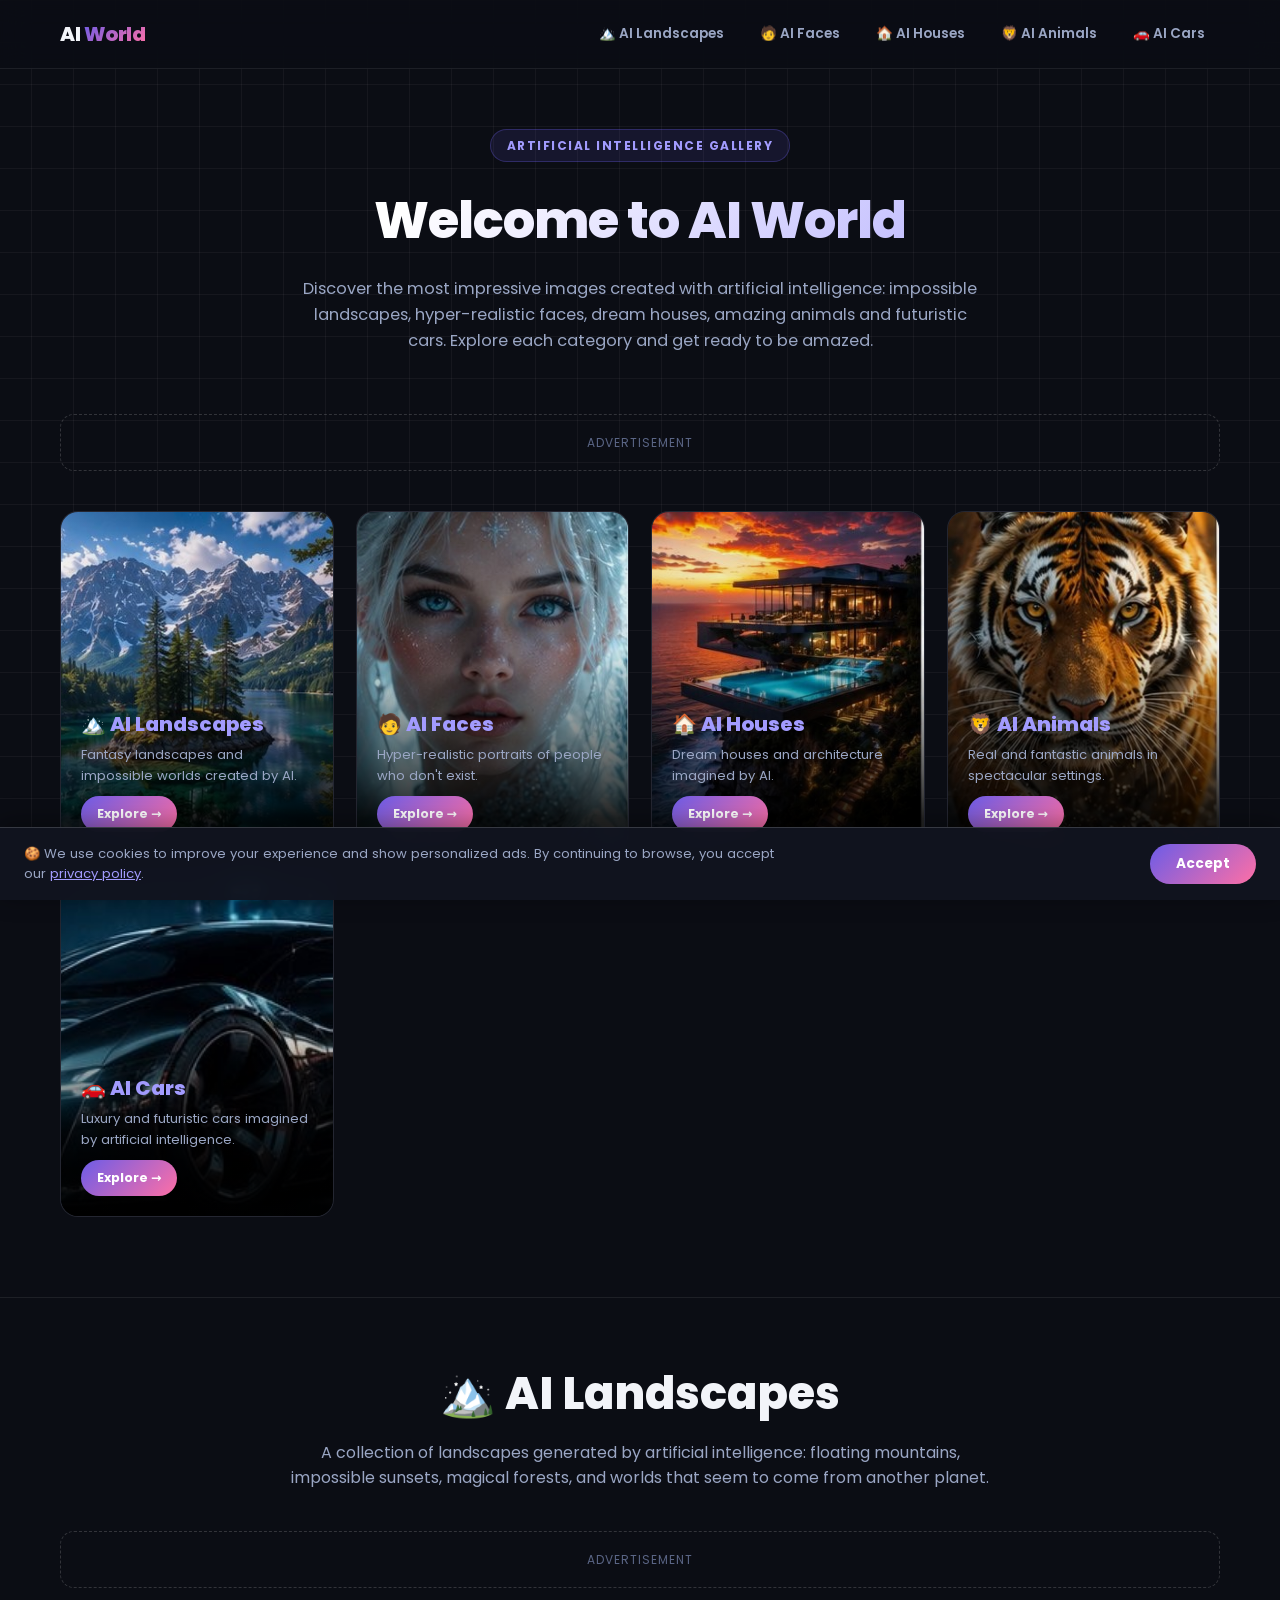
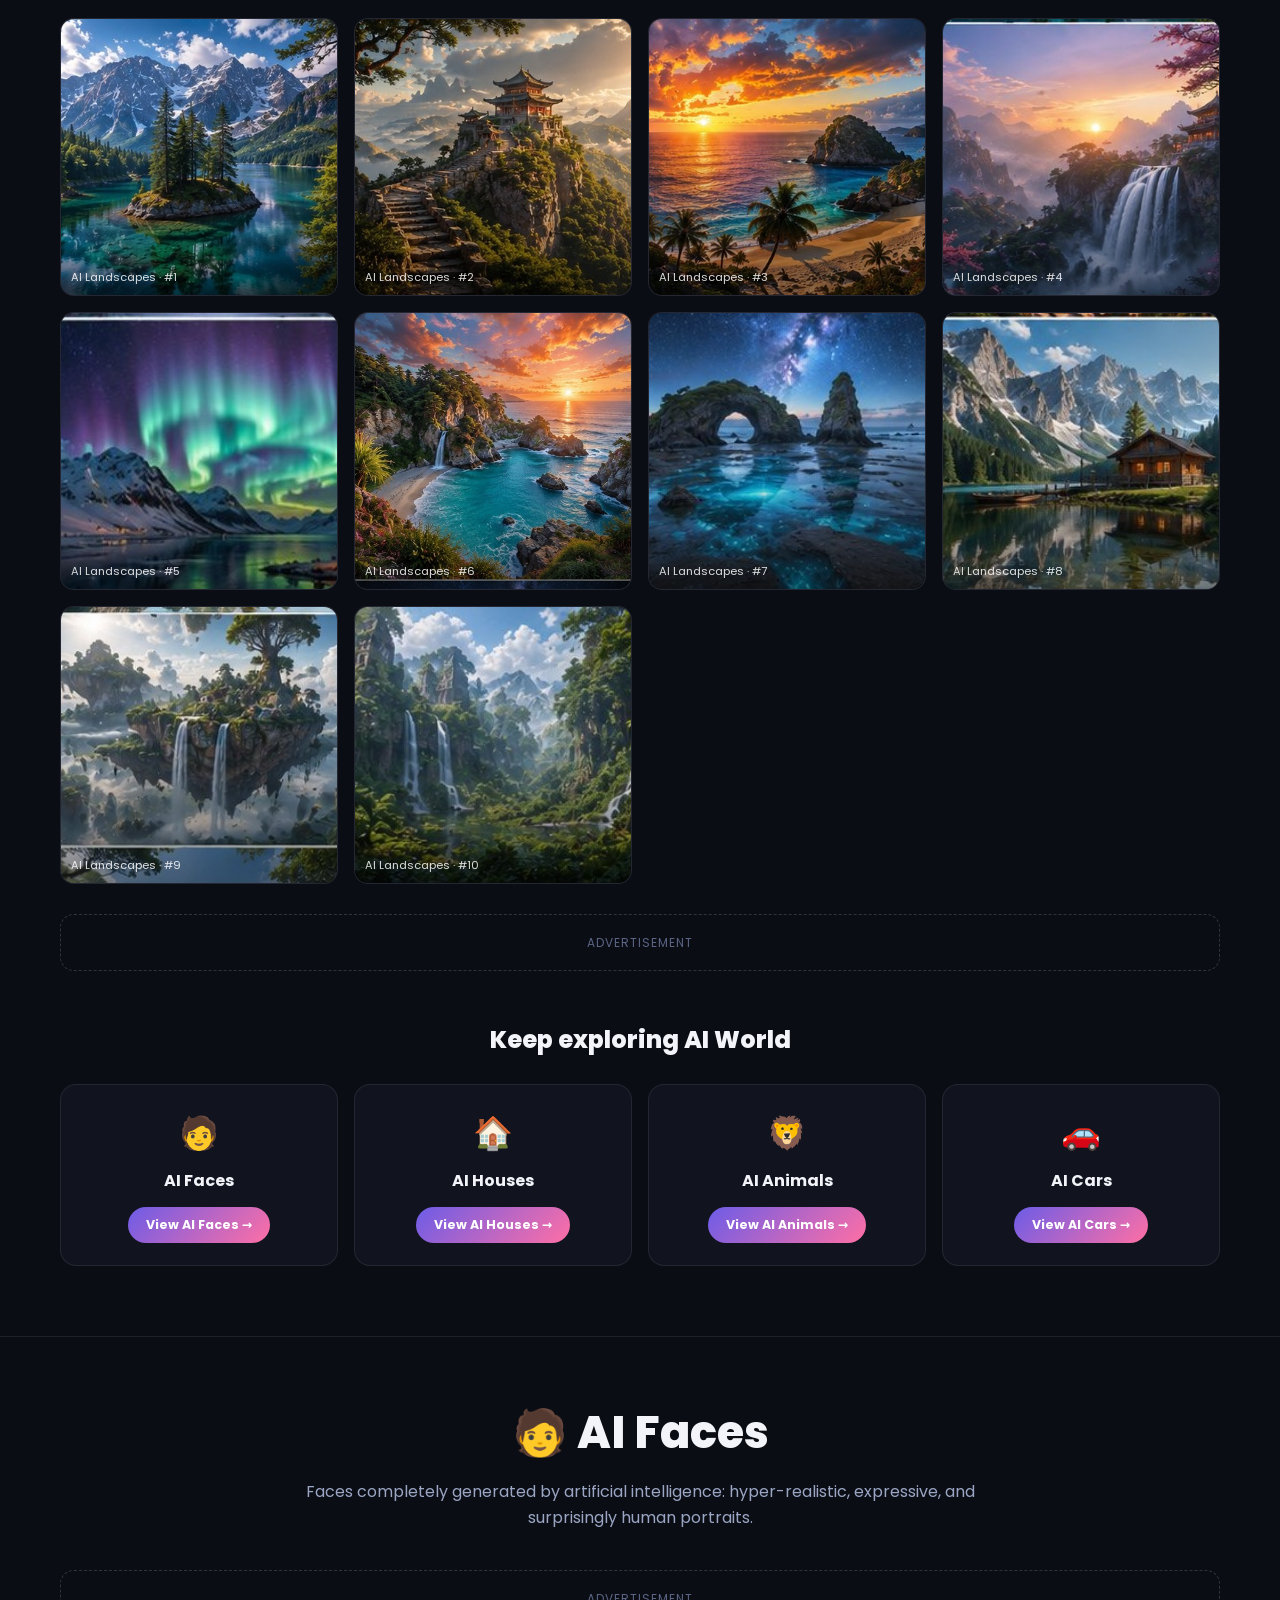
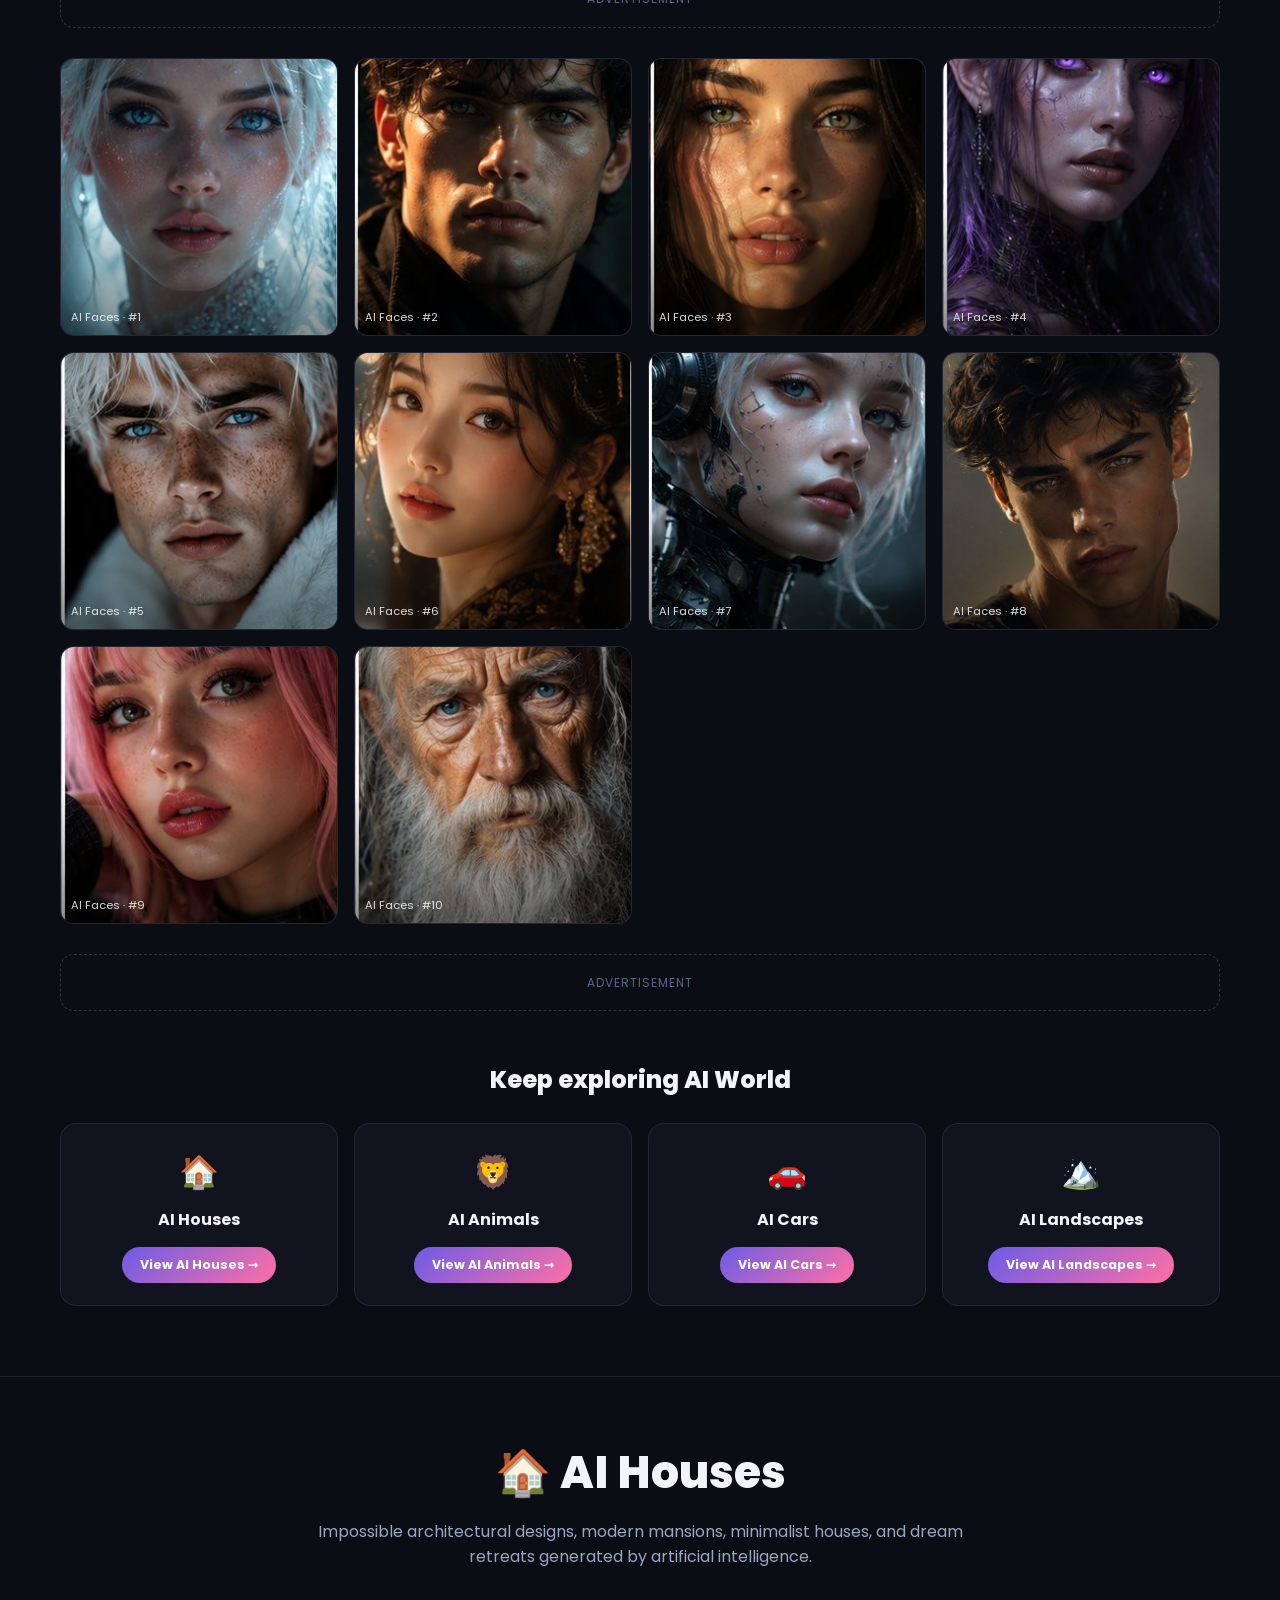
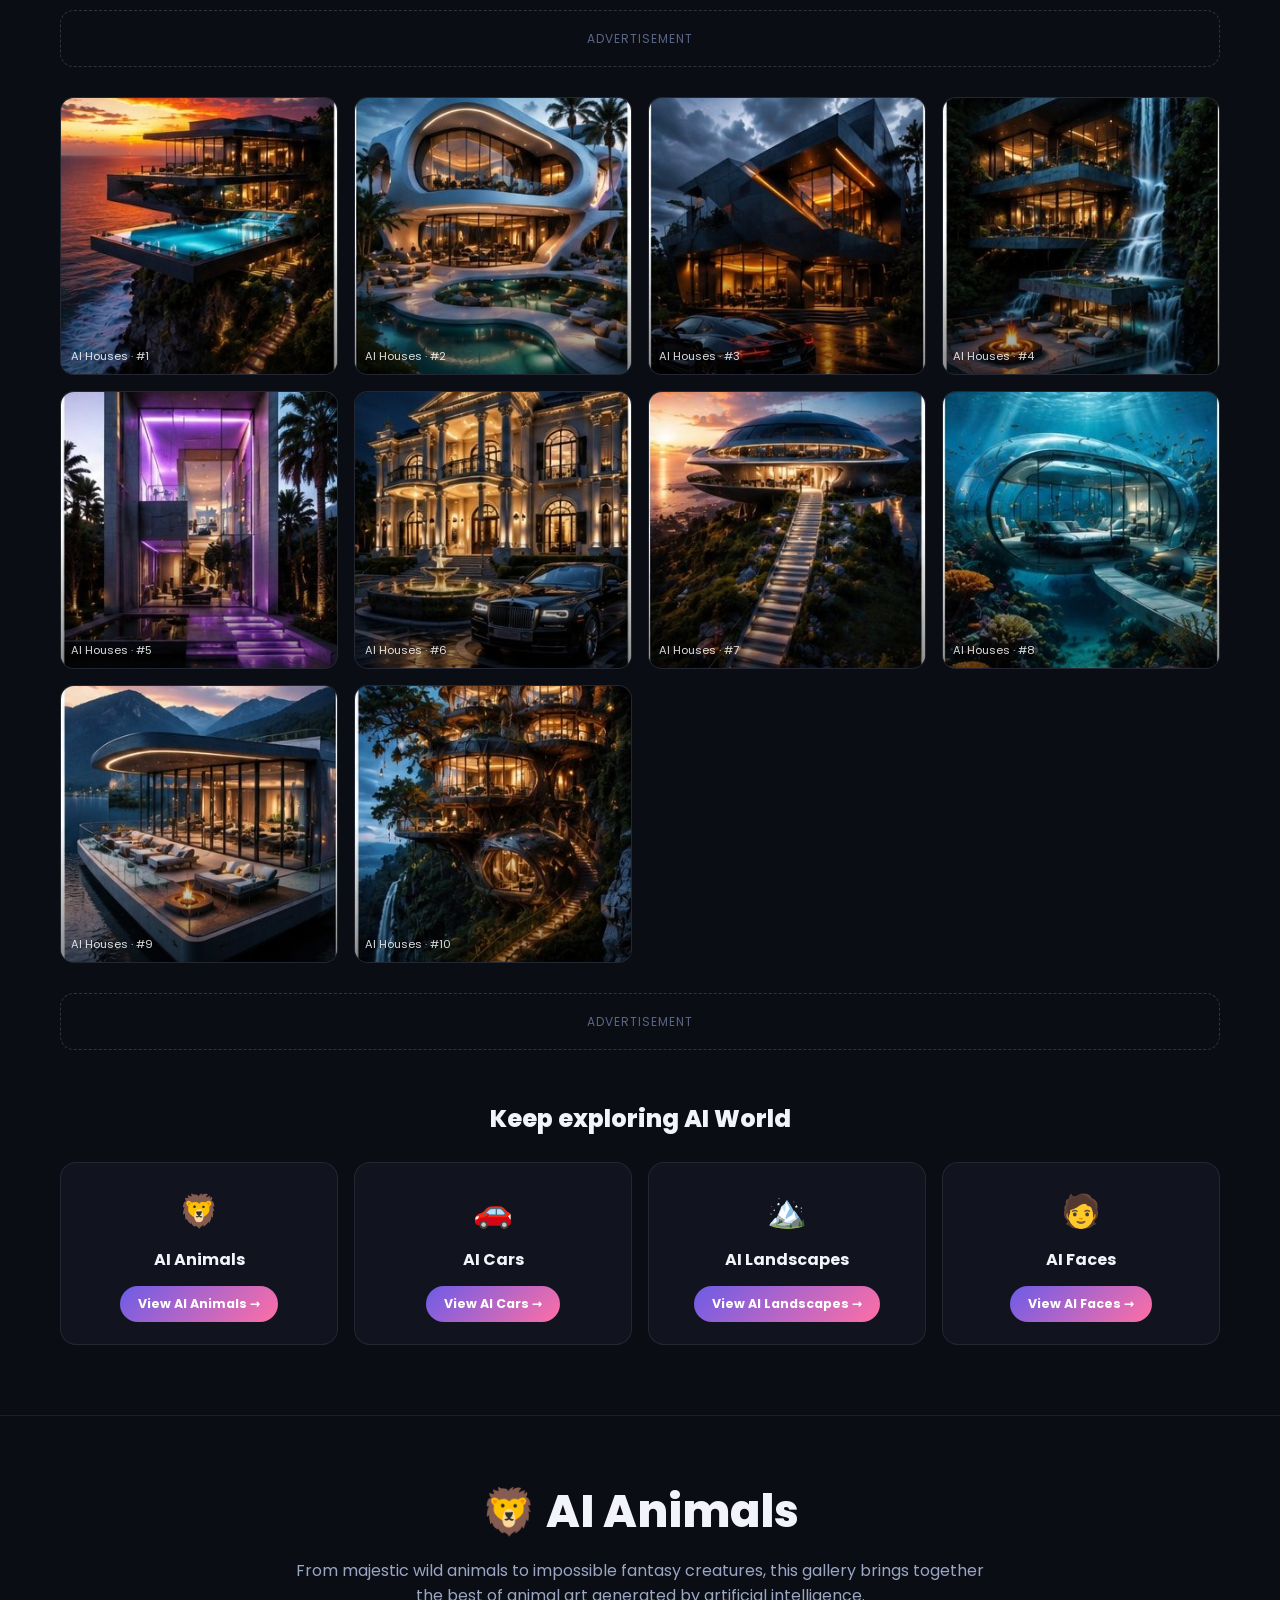
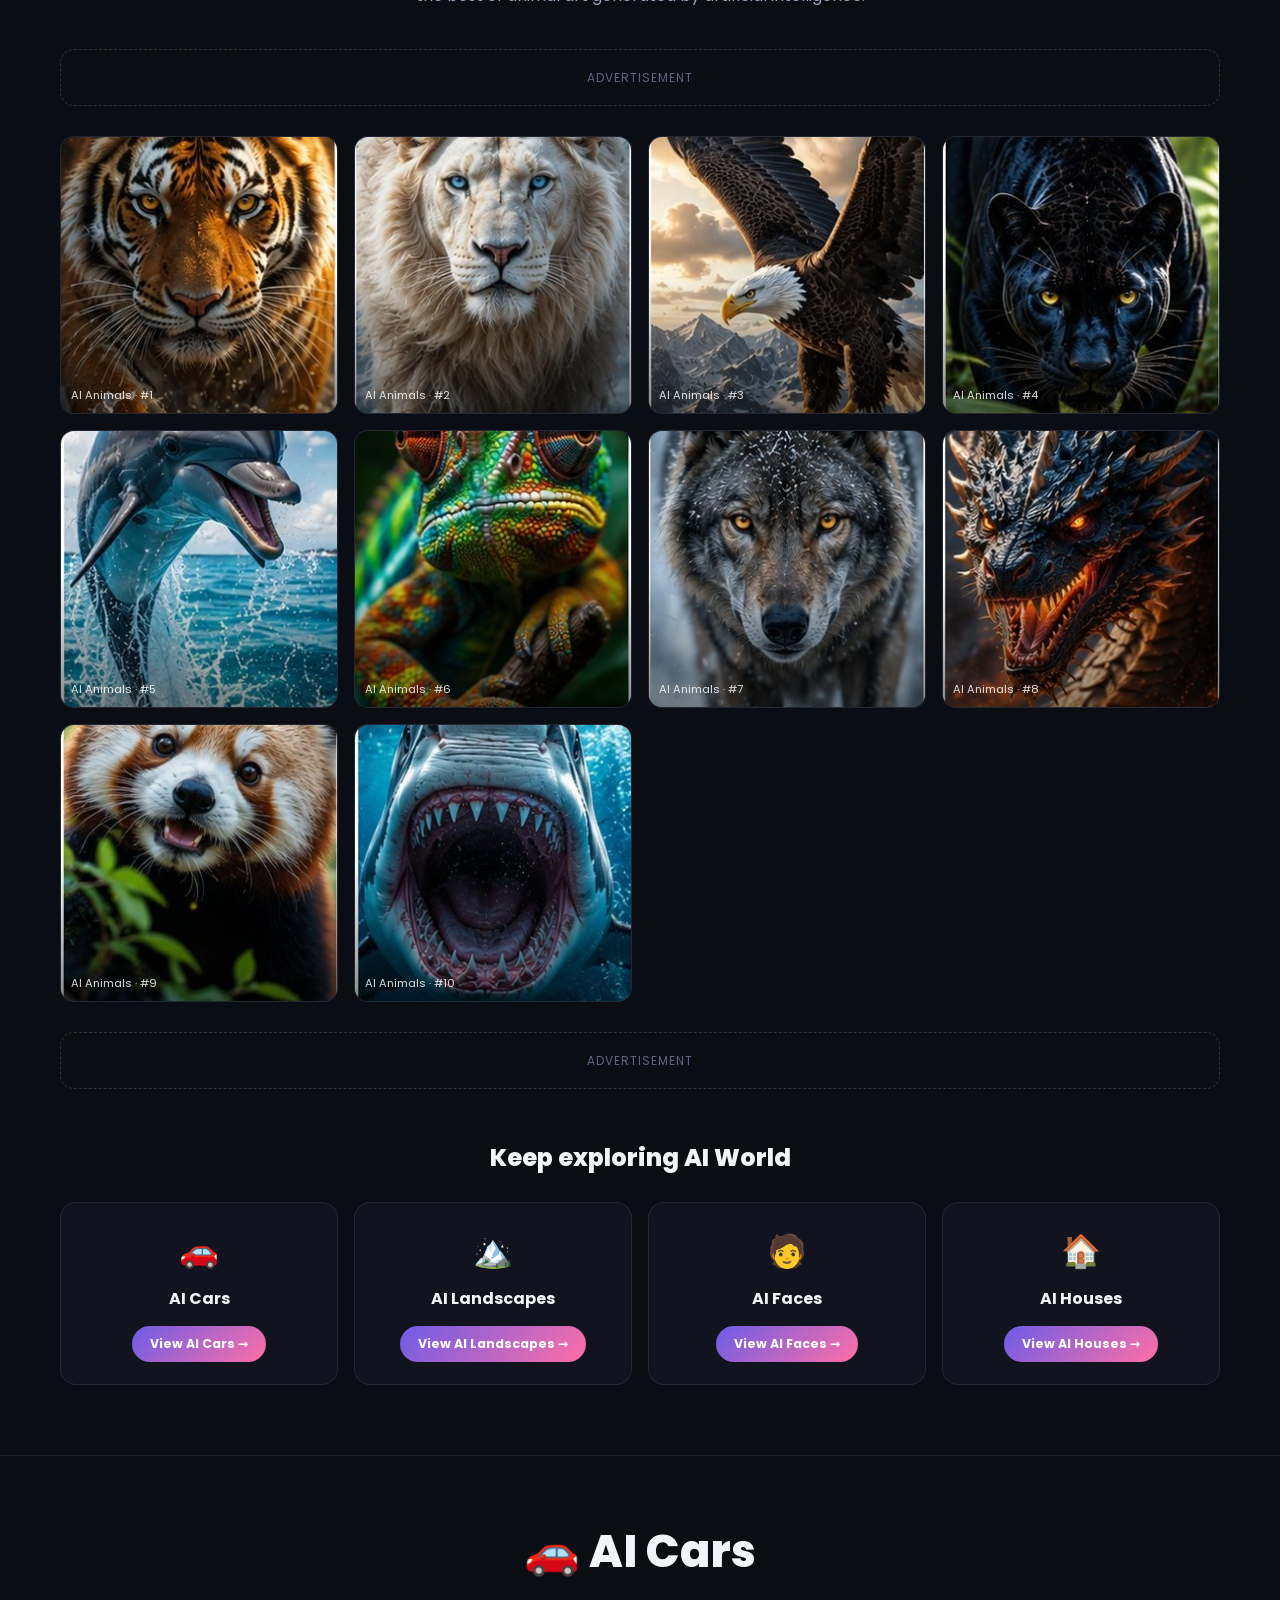
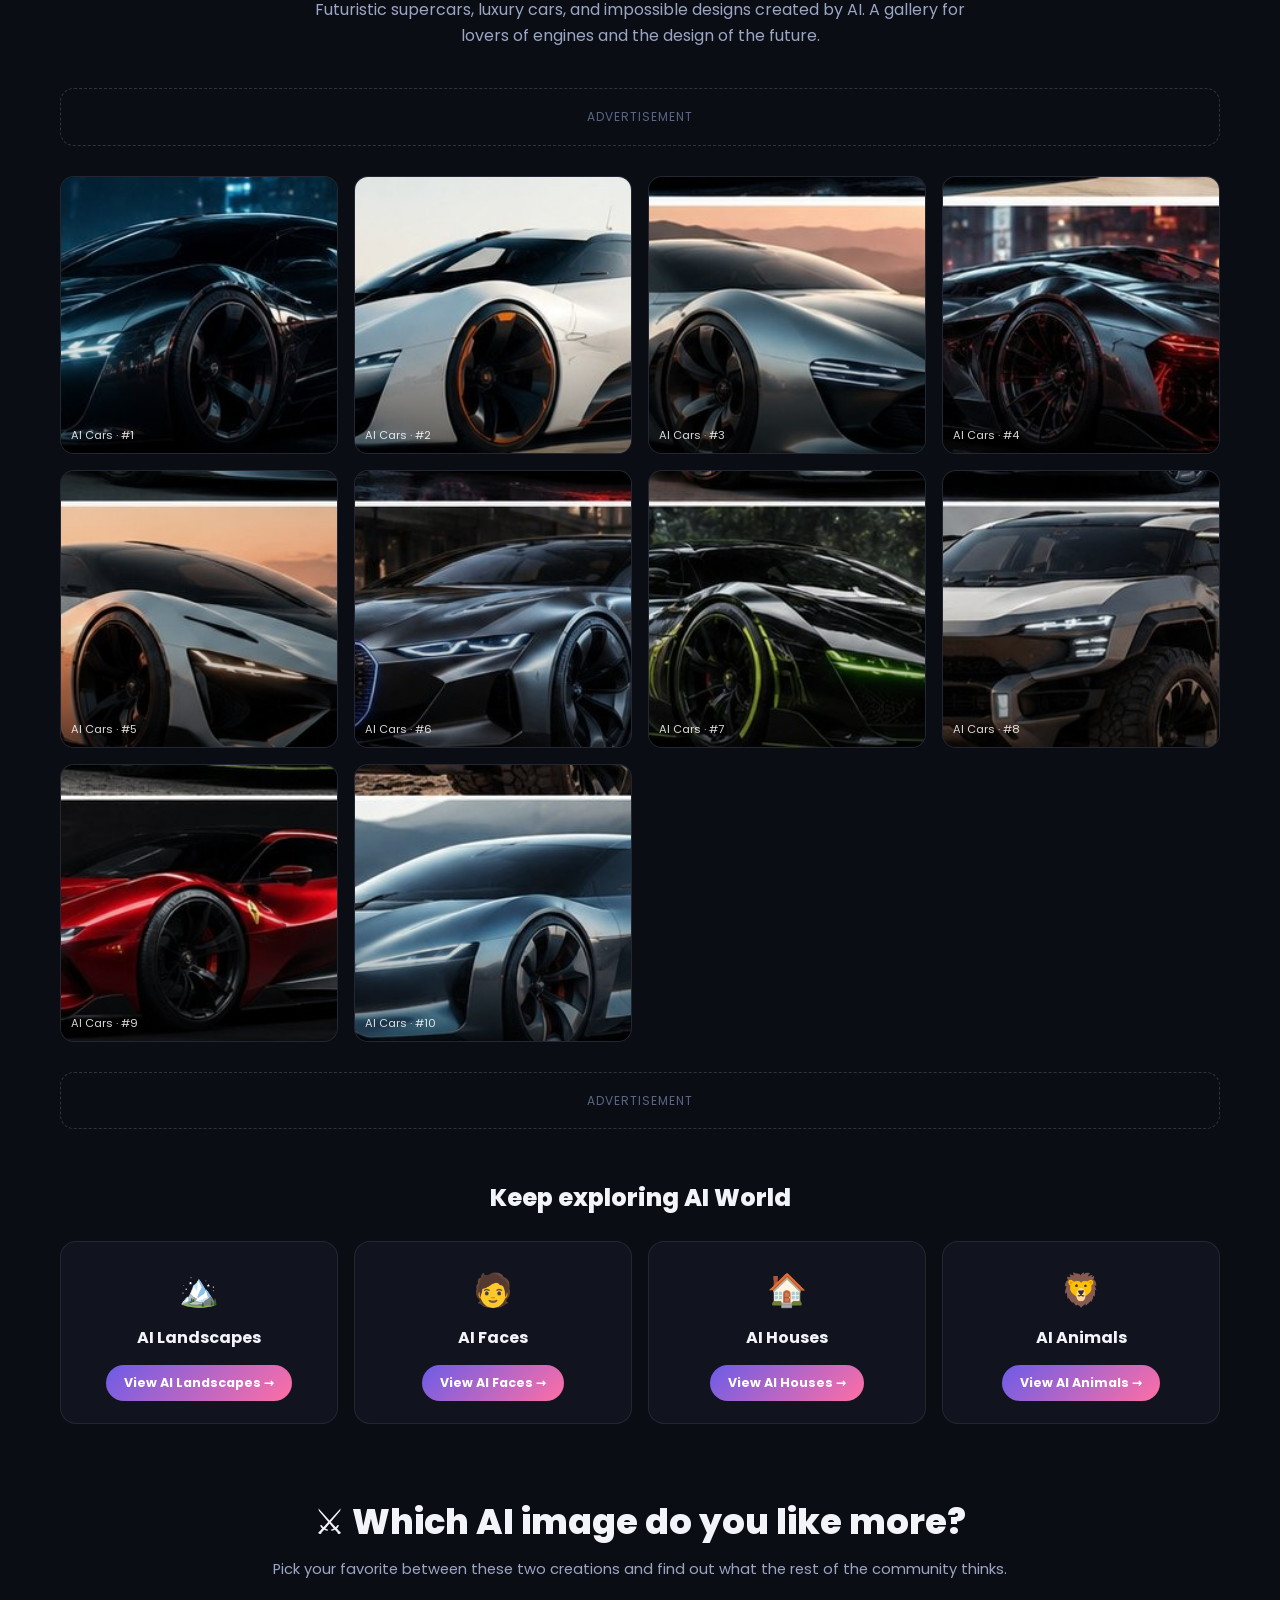
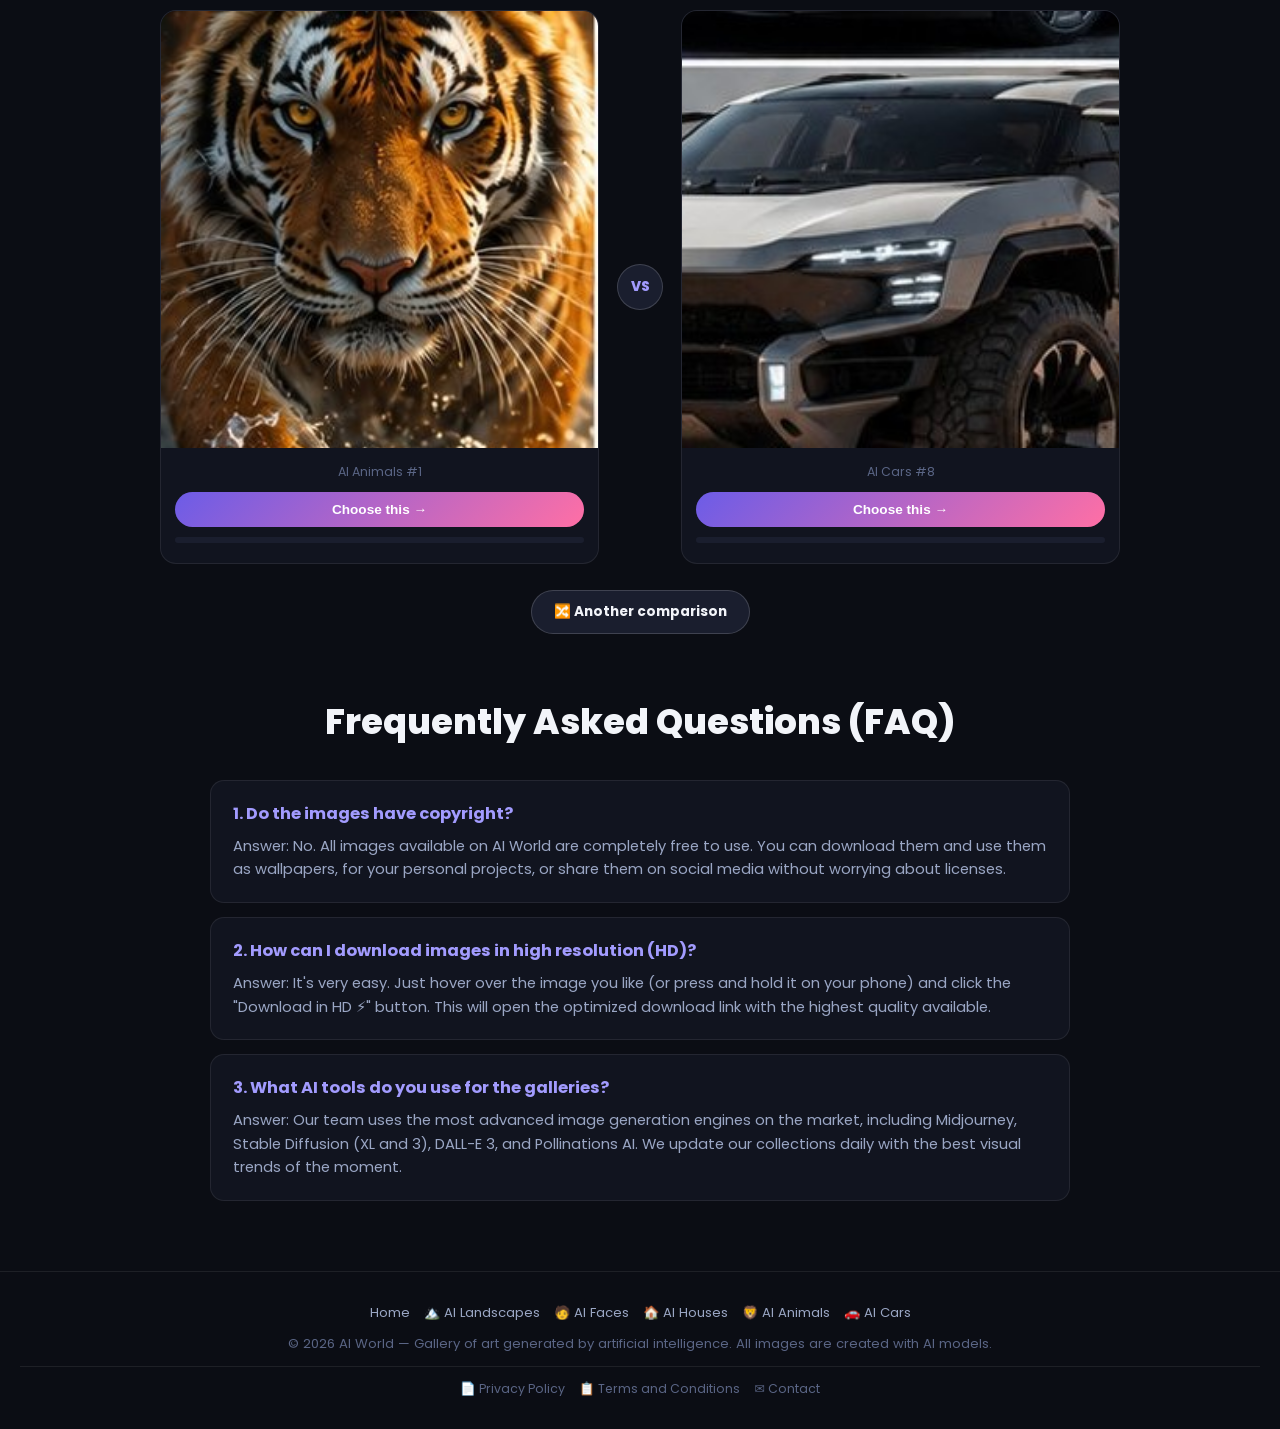
==== index.html @ ec43d597 "Add files via upload" ====
<!DOCTYPE html>
<html lang="en">
<head>
  <meta charset="UTF-8" />
  <meta name="viewport" content="width=device-width, initial-scale=1.0" />
  
  <link rel="preconnect" href="https://fonts.googleapis.com">
  <link href="https://fonts.googleapis.com/css2?family=Poppins:wght@400;600;700;800&display=swap" rel="stylesheet">
  <title>AI World — Gallery of AI-Generated Images</title>
  <meta name="description" content="Explore AI World: landscapes, faces, houses, animals and cars generated with artificial intelligence. Amazing images on a single page." />
  <meta name="robots" content="index, follow" />
  <link rel="canonical" href="https://mundoia.com/" />

  <!-- Open Graph -->
  <meta property="og:title" content="AI World — Gallery of AI-Generated Images" />
  <meta property="og:description" content="Explore AI World: landscapes, faces, houses, animals and cars generated with artificial intelligence. Amazing images on a single page." />
  <meta property="og:type" content="website" />
  <meta property="og:image" content="https://image.pollinations.ai/prompt/epic%20fantasy%20floating%20islands%20sunset%2C%20dramatic%20clouds%2C%20hyperrealistic%2C%208k%2C%20high%20quality?width=600&height=600&seed=1000" />
  <meta property="og:url" content="https://mundoia.com/" />
  <meta property="og:locale" content="en_US" />

  <!-- Twitter Card -->
  <meta name="twitter:card" content="summary_large_image" />
  <meta name="twitter:title" content="AI World — Gallery of AI-Generated Images" />
  <meta name="twitter:description" content="Explore AI World: landscapes, faces, houses, animals and cars generated with artificial intelligence. Amazing images on a single page." />
  <meta name="twitter:image" content="https://image.pollinations.ai/prompt/epic%20fantasy%20floating%20islands%20sunset%2C%20dramatic%20clouds%2C%20hyperrealistic%2C%208k%2C%20high%20quality?width=600&height=600&seed=1000" />

  <!-- SCRIPT DE VERIFICACIÓN DE GOOGLE ADSENSE (A FUTURO) -->
  <!-- <script async src="https://pagead2.googlesyndication.com/pagead/js/adsbygoogle.js?client=ca-pub-XXXXXXXXXXXXXXXX" crossorigin="anonymous"></script> -->

  <style>
/* ===== Mundo IA - estilos globales ===== */
*, *::before, *::after { box-sizing: border-box; margin: 0; padding: 0; }

:root {
  --bg: #0b0d14;
  --bg2: #11141f;
  --bg3: #1a1e2e;
  --border: rgba(255,255,255,0.08);
  --border2: rgba(255,255,255,0.16);
  --text1: #f2f4f9;
  --text2: #9aa6c4;
  --text3: #5a6585;
  --accent: #6c5ce7;
  --accent2: #a29bfe;
  --green: #3ecf8e;
  --pink: #ff6fa5;
}

html { scroll-behavior: smooth; }

body {
  font-family: 'Poppins', system-ui, -apple-system, Segoe UI, sans-serif;
  background-color: var(--bg);
  background-image:
    linear-gradient(rgba(255,255,255,0.045) 1px, transparent 1px),
    linear-gradient(90deg, rgba(255,255,255,0.045) 1px, transparent 1px);
  background-size: 42px 42px;
  background-position: center top;
  background-attachment: fixed;
  color: var(--text1);
  line-height: 1.6;
  min-height: 100vh;
}

img { max-width: 100%; display: block; }

a { color: var(--accent2); text-decoration: none; }

/* ===== Header / Nav ===== */
header {
  position: sticky;
  top: 0;
  z-index: 100;
  background: rgba(11,13,20,0.85);
  backdrop-filter: blur(14px);
  border-bottom: 1px solid var(--border);
}

.nav-wrap {
  max-width: 1200px;
  margin: 0 auto;
  display: flex;
  align-items: center;
  justify-content: space-between;
  padding: 14px 20px;
  gap: 16px;
}

.logo {
  font-size: 1.25rem;
  font-weight: 800;
  letter-spacing: -0.5px;
  color: var(--text1);
  white-space: nowrap;
}
.logo span {
  background: linear-gradient(135deg, var(--accent), var(--pink));
  -webkit-background-clip: text;
  background-clip: text;
  color: transparent;
}

nav.menu {
  display: flex;
  gap: 6px;
  flex-wrap: wrap;
  justify-content: flex-end;
}

nav.menu a {
  font-size: 0.85rem;
  font-weight: 600;
  color: var(--text2);
  padding: 8px 14px;
  border-radius: 30px;
  transition: all 0.2s ease;
  border: 1px solid transparent;
  white-space: nowrap;
}
nav.menu a:hover {
  color: var(--text1);
  background: var(--bg3);
  border-color: var(--border2);
}
nav.menu a.active {
  color: #fff;
  background: linear-gradient(135deg, var(--accent), #8e7bff);
  border-color: transparent;
}

/* mobile menu toggle */
.menu-toggle {
  display: none;
  background: var(--bg3);
  border: 1px solid var(--border2);
  color: var(--text1);
  font-size: 1.2rem;
  border-radius: 8px;
  width: 38px;
  height: 38px;
  cursor: pointer;
}

@media (max-width: 820px) {
  .menu-toggle { display: block; }
  nav.menu {
    display: none;
    width: 100%;
    flex-direction: column;
    align-items: stretch;
    gap: 4px;
    padding-top: 10px;
  }
  nav.menu.open { display: flex; }
  nav.menu a { text-align: center; }
  .nav-wrap { flex-wrap: wrap; }
}

/* ===== Hero ===== */
.hero {
  max-width: 1200px;
  margin: 0 auto;
  padding: 60px 20px 30px;
  text-align: center;
}
.hero .tag {
  display: inline-block;
  font-size: 0.75rem;
  font-weight: 700;
  letter-spacing: 1.5px;
  text-transform: uppercase;
  color: var(--accent2);
  background: rgba(108,92,231,0.12);
  border: 1px solid rgba(108,92,231,0.3);
  padding: 6px 16px;
  border-radius: 30px;
  margin-bottom: 18px;
}
.hero h1 {
  font-size: clamp(1.9rem, 5vw, 3.2rem);
  font-weight: 800;
  letter-spacing: -1px;
  margin-bottom: 14px;
  background: linear-gradient(135deg, #fff 30%, var(--accent2) 100%);
  -webkit-background-clip: text;
  background-clip: text;
  color: transparent;
}
.hero p {
  max-width: 680px;
  margin: 0 auto;
  color: var(--text2);
  font-size: 1.02rem;
}

/* ===== Categorias home ===== */
.cat-grid {
  max-width: 1200px;
  margin: 40px auto 80px;
  padding: 0 20px;
  display: grid;
  grid-template-columns: repeat(auto-fit, minmax(220px, 1fr));
  gap: 22px;
}
.cat-card {
  position: relative;
  border-radius: 18px;
  overflow: hidden;
  border: 1px solid var(--border);
  background: var(--bg2);
  aspect-ratio: 4/5;
  transition: transform 0.25s ease, border-color 0.25s ease;
}
.cat-card:hover { transform: translateY(-6px); border-color: var(--accent2); }
.cat-card img {
  width: 100%; height: 100%; object-fit: cover;
  transition: transform 0.4s ease;
}
.cat-card:hover img { transform: scale(1.07); }
.cat-card .overlay {
  position: absolute; inset: 0;
  background: linear-gradient(to top, rgba(0,0,0,0.85) 10%, rgba(0,0,0,0.05) 60%);
  display: flex; flex-direction: column; justify-content: flex-end;
  padding: 20px;
}
.cat-card h3 { font-size: 1.25rem; font-weight: 800; margin-bottom: 4px; }
.cat-card p { font-size: 0.82rem; color: var(--text2); margin-bottom: 10px; }
.cat-card .go {
  display: inline-flex; align-items: center; gap: 6px;
  font-size: 0.78rem; font-weight: 700;
  color: #fff;
  background: linear-gradient(135deg, var(--accent), var(--pink));
  padding: 8px 16px; border-radius: 30px; align-self: flex-start;
}

/* ===== Secciones de categoría (one-page) ===== */
.category-section {
  border-top: 1px solid var(--border);
  padding-top: 10px;
  scroll-margin-top: 70px;
}
.cat-hero {
  max-width: 1200px;
  margin: 0 auto;
  padding: 50px 20px 10px;
  text-align: center;
}
.cat-hero h2 {
  font-size: clamp(1.8rem, 4.5vw, 2.8rem);
  font-weight: 800;
  margin-bottom: 10px;
}
.cat-hero p {
  color: var(--text2);
  max-width: 700px;
  margin: 0 auto;
}
.next-section h3 {
  text-align: center;
  font-size: 1.4rem;
  font-weight: 800;
  margin-bottom: 24px;
}


/* ===== Gallery grid ===== */
.gallery {
  max-width: 1200px;
  margin: 30px auto 20px;
  padding: 0 20px;
  display: grid;
  grid-template-columns: repeat(auto-fill, minmax(230px, 1fr));
  gap: 16px;
}
.gallery figure {
  border-radius: 14px;
  overflow: hidden;
  background: var(--bg2);
  border: 1px solid var(--border);
  aspect-ratio: 1;
  position: relative;
}
.gallery img {
  width: 100%; height: 100%; object-fit: cover;
  transition: transform 0.4s ease;
}
.gallery figure.loading::before, .cat-card.loading::before {
  content: '⏳';
  position: absolute; inset: 0;
  display: flex; align-items: center; justify-content: center;
  font-size: 1.6rem; color: var(--text3);
  z-index: 1;
}
.gallery figure.error::before, .cat-card.error::before {
  content: '⚠️ reintentando...';
  font-size: 0.7rem;
}

.gallery figure:hover img { transform: scale(1.06); }
.gallery figure::after {
  content: '';
  position: absolute; inset: 0;
  background: linear-gradient(to top, rgba(0,0,0,0.45), transparent 50%);
  pointer-events: none;
}
.gallery figcaption {
  position: absolute; bottom: 8px; left: 10px; right: 10px;
  font-size: 0.7rem; color: rgba(255,255,255,0.85);
  z-index: 2;
}

/* ===== CTA / navegacion entre categorias ===== */
.next-section {
  max-width: 1200px;
  margin: 50px auto 70px;
  padding: 0 20px;
}
.next-section h2, .next-section h3 {
  text-align: center;
  font-size: 1.5rem;
  font-weight: 800;
  margin-bottom: 24px;
}
.next-grid {
  display: grid;
  grid-template-columns: repeat(auto-fit, minmax(180px, 1fr));
  gap: 16px;
}
.next-card {
  display: flex; flex-direction: column; align-items: center; gap: 10px;
  text-align: center;
  background: var(--bg2);
  border: 1px solid var(--border);
  border-radius: 16px;
  padding: 22px 14px;
  transition: all 0.2s ease;
}
.next-card:hover { border-color: var(--accent2); transform: translateY(-4px); }
.next-card .emoji { font-size: 2rem; }
.next-card .name { font-weight: 700; color: var(--text1); }
.next-card .btn {
  margin-top: 4px;
  font-size: 0.78rem; font-weight: 700;
  color: #fff;
  background: linear-gradient(135deg, var(--accent), var(--pink));
  padding: 8px 18px; border-radius: 30px;
}

/* ===== Ad slots (Monetag friendly) ===== */
.ad-slot {
  max-width: 1200px;
  margin: 30px auto;
  padding: 0 20px;
  text-align: center;
}
.ad-slot .ad-box {
  border: 1px dashed var(--border2);
  border-radius: 14px;
  padding: 18px;
  color: var(--text3);
  font-size: 0.75rem;
  text-transform: uppercase;
  letter-spacing: 1px;
}

/* ===== Comparador ===== */
.compare-section {
  max-width: 1000px;
  margin: 60px auto;
  padding: 0 20px;
  text-align: center;
}
.compare-section h2 {
  font-size: clamp(1.6rem, 4vw, 2.2rem);
  font-weight: 800;
  margin-bottom: 8px;
}
.compare-section .sub {
  color: var(--text2);
  font-size: 0.92rem;
  margin-bottom: 28px;
}
.compare-grid {
  display: grid;
  grid-template-columns: 1fr auto 1fr;
  align-items: center;
  gap: 18px;
}
.compare-card {
  background: var(--bg2);
  border: 1px solid var(--border);
  border-radius: 16px;
  overflow: hidden;
  transition: border-color 0.2s, transform 0.2s;
}
.compare-card:hover { border-color: var(--accent2); }
.compare-card img { width: 100%; aspect-ratio: 1; object-fit: cover; }
.compare-card .cc-body { padding: 14px; }
.compare-card .cc-label { font-size: 0.78rem; color: var(--text3); margin-bottom: 10px; }
.compare-card button {
  width: 100%;
  font-size: 0.85rem; font-weight: 700;
  color: #fff;
  background: linear-gradient(135deg, var(--accent), var(--pink));
  border: none; padding: 10px 14px; border-radius: 30px;
  cursor: pointer; transition: transform 0.15s, opacity 0.15s;
}
.compare-card button:hover { transform: translateY(-2px); }
.compare-card.voted button { opacity: 0.5; cursor: default; }
.compare-card .bar-wrap {
  margin-top: 10px;
  height: 6px;
  background: var(--bg3);
  border-radius: 10px;
  overflow: hidden;
}
.compare-card .bar-fill {
  height: 100%;
  background: linear-gradient(90deg, var(--accent), var(--pink));
  width: 0%;
  transition: width 0.5s ease;
}
.compare-card .pct { font-size: 0.75rem; color: var(--text2); margin-top: 6px; }
.vs-circle {
  width: 46px; height: 46px;
  border-radius: 50%;
  background: var(--bg3);
  border: 1px solid var(--border2);
  display: flex; align-items: center; justify-content: center;
  font-weight: 800; font-size: 0.85rem;
  color: var(--accent2);
}
.compare-next {
  margin-top: 26px;
  display: inline-flex; align-items: center; gap: 8px;
  font-size: 0.85rem; font-weight: 700;
  color: var(--text1);
  background: var(--bg3);
  border: 1px solid var(--border2);
  padding: 10px 22px; border-radius: 30px;
  cursor: pointer; transition: all 0.2s;
}
.compare-next:hover { border-color: var(--accent2); color: var(--accent2); }
@media (max-width: 700px) {
  .compare-grid { grid-template-columns: 1fr; }
  .vs-circle { margin: 0 auto; }
}

.faq-section {
  max-width: 900px;
  margin: 60px auto 70px;
  padding: 0 20px;
}
.faq-section h2 {
  text-align: center;
  font-size: clamp(1.6rem, 4vw, 2.2rem);
  font-weight: 800;
  margin-bottom: 30px;
}
.faq-item {
  background: var(--bg2);
  border: 1px solid var(--border);
  border-radius: 14px;
  padding: 20px 22px;
  margin-bottom: 14px;
}
.faq-item h3 {
  font-size: 1.02rem;
  font-weight: 700;
  color: var(--accent2);
  margin-bottom: 8px;
}
.faq-item p {
  font-size: 0.92rem;
  color: var(--text2);
}

footer {
  border-top: 1px solid var(--border);
  margin-top: 40px;
  padding: 30px 20px;
  text-align: center;
  color: var(--text3);
  font-size: 0.82rem;
}
footer a { color: var(--text2); }
footer .foot-links { display: flex; gap: 14px; justify-content: center; flex-wrap: wrap; margin-bottom: 10px; }
footer .foot-legal { display: flex; gap: 14px; justify-content: center; flex-wrap: wrap; margin-top: 12px; padding-top: 12px; border-top: 1px solid var(--border); }
footer .foot-legal a { font-size: 0.78rem; color: var(--text3); transition: color 0.2s; }
footer .foot-legal a:hover { color: var(--accent2); }

/* ===== Cookie Banner ===== */
#cookie-banner {
  position: fixed;
  bottom: 0; left: 0; right: 0;
  z-index: 9999;
  background: rgba(17, 20, 31, 0.97);
  border-top: 1px solid var(--border2);
  backdrop-filter: blur(12px);
  padding: 16px 24px;
  display: flex;
  align-items: center;
  justify-content: space-between;
  gap: 16px;
  flex-wrap: wrap;
  box-shadow: 0 -4px 24px rgba(0,0,0,0.4);
}
#cookie-banner p {
  font-size: 0.82rem;
  color: var(--text2);
  max-width: 750px;
  line-height: 1.5;
  margin: 0;
}
#cookie-banner p a { color: var(--accent2); text-decoration: underline; }
#cookie-banner-btn {
  background: linear-gradient(135deg, var(--accent), var(--pink));
  color: #fff;
  border: none;
  padding: 10px 26px;
  border-radius: 30px;
  font-size: 0.85rem;
  font-weight: 700;
  cursor: pointer;
  white-space: nowrap;
  transition: opacity 0.2s;
  font-family: inherit;
}
#cookie-banner-btn:hover { opacity: 0.85; }

/* ===== Modales legales ===== */
.modal-overlay {
  display: none;
  position: fixed;
  inset: 0;
  z-index: 10000;
  background: rgba(0,0,0,0.75);
  backdrop-filter: blur(6px);
  align-items: center;
  justify-content: center;
  padding: 20px;
}
.modal-overlay.open { display: flex; }
.modal-box {
  background: var(--bg2);
  border: 1px solid var(--border2);
  border-radius: 18px;
  max-width: 680px;
  width: 100%;
  max-height: 85vh;
  overflow-y: auto;
  padding: 36px 32px;
  position: relative;
  scrollbar-width: thin;
  scrollbar-color: var(--border2) transparent;
}
.modal-box h2 {
  font-size: 1.4rem;
  font-weight: 800;
  margin-bottom: 18px;
  color: var(--accent2);
}
.modal-box h3 {
  font-size: 1rem;
  font-weight: 700;
  color: var(--text1);
  margin: 18px 0 6px;
}
.modal-box p, .modal-box li {
  font-size: 0.88rem;
  color: var(--text2);
  line-height: 1.7;
  margin-bottom: 8px;
}
.modal-box ul { padding-left: 18px; margin-bottom: 8px; }
.modal-close {
  position: absolute;
  top: 16px; right: 18px;
  background: var(--bg3);
  border: 1px solid var(--border2);
  color: var(--text1);
  font-size: 1.1rem;
  border-radius: 8px;
  width: 34px; height: 34px;
  cursor: pointer;
  font-family: inherit;
  line-height: 1;
}
/* Formulario de contacto */
.contact-form { margin-top: 10px; }
.contact-form label {
  display: block;
  font-size: 0.82rem;
  font-weight: 600;
  color: var(--text2);
  margin-bottom: 5px;
  margin-top: 14px;
}
.contact-form input,
.contact-form textarea {
  width: 100%;
  background: var(--bg3);
  border: 1px solid var(--border2);
  border-radius: 10px;
  color: var(--text1);
  font-family: inherit;
  font-size: 0.88rem;
  padding: 10px 14px;
  outline: none;
  transition: border-color 0.2s;
  resize: vertical;
}
.contact-form input:focus,
.contact-form textarea:focus { border-color: var(--accent2); }
.contact-form textarea { min-height: 100px; }
.contact-form button {
  margin-top: 16px;
  background: linear-gradient(135deg, var(--accent), var(--pink));
  color: #fff;
  border: none;
  padding: 11px 28px;
  border-radius: 30px;
  font-size: 0.88rem;
  font-weight: 700;
  cursor: pointer;
  font-family: inherit;
  transition: opacity 0.2s;
}
.contact-form button:hover { opacity: 0.85; }
.contact-email-alt {
  margin-top: 20px;
  padding: 14px;
  background: var(--bg3);
  border-radius: 10px;
  font-size: 0.85rem;
  color: var(--text2);
  text-align: center;
}
.contact-email-alt a { color: var(--accent2); text-decoration: underline; }

  </style>
</head>
<body>
  <header>
    <div class="nav-wrap">
      <a href="#top" class="logo">AI <span>World</span></a>
      <button class="menu-toggle" id="menuToggle" aria-label="Open menu">☰</button>
      <nav class="menu" id="mainMenu">
        <a href="#paisajes-ia">🏔️ AI Landscapes</a>
        <a href="#rostros-ia">🧑 AI Faces</a>
        <a href="#casas-ia">🏠 AI Houses</a>
        <a href="#animales-ia">🦁 AI Animals</a>
        <a href="#autos-ia">🚗 AI Cars</a>
      </nav>
    </div>
  </header>

  <section class="hero" id="top">
    <span class="tag">Artificial Intelligence Gallery</span>
    <h1>Welcome to AI World</h1>
    <p>Discover the most impressive images created with artificial intelligence: impossible landscapes, hyper-realistic faces, dream houses, amazing animals and futuristic cars. Explore each category and get ready to be amazed.</p>
  </section>

  <div class="ad-slot"><div class="ad-box">Advertisement</div></div>

  <section class="cat-grid">
      <a href="#paisajes-ia" class="cat-card">
        <img src="[data-uri]" alt="AI Landscapes" loading="lazy" />
        <div class="overlay">
          <h3>🏔️ AI Landscapes</h3>
          <p>Fantasy landscapes and impossible worlds created by AI.</p>
          <span class="go">Explore →</span>
        </div>
      </a>
      <a href="#rostros-ia" class="cat-card">
        <img src="[data-uri]" alt="AI Faces" loading="lazy" />
        <div class="overlay">
          <h3>🧑 AI Faces</h3>
          <p>Hyper-realistic portraits of people who don't exist.</p>
          <span class="go">Explore →</span>
        </div>
      </a>
      <a href="#casas-ia" class="cat-card">
        <img src="[data-uri]" alt="AI Houses" loading="lazy" />
        <div class="overlay">
          <h3>🏠 AI Houses</h3>
          <p>Dream houses and architecture imagined by AI.</p>
          <span class="go">Explore →</span>
        </div>
      </a>
      <a href="#animales-ia" class="cat-card">
        <img src="[data-uri]" alt="AI Animals" loading="lazy" />
        <div class="overlay">
          <h3>🦁 AI Animals</h3>
          <p>Real and fantastic animals in spectacular settings.</p>
          <span class="go">Explore →</span>
        </div>
      </a>
      <a href="#autos-ia" class="cat-card">
        <img src="[data-uri]" alt="AI Cars" loading="lazy" />
        <div class="overlay">
          <h3>🚗 AI Cars</h3>
          <p>Luxury and futuristic cars imagined by artificial intelligence.</p>
          <span class="go">Explore →</span>
        </div>
      </a>
  </section>


  <section class="category-section" id="paisajes-ia">
    <div class="cat-hero">
      <h2>🏔️ AI Landscapes</h2>
      <p>A collection of landscapes generated by artificial intelligence: floating mountains, impossible sunsets, magical forests, and worlds that seem to come from another planet.</p>
    </div>

  <div class="ad-slot"><div class="ad-box">Advertisement</div></div>

    <div class="gallery">
      <figure>
        <img class="gallery-img" src="[data-uri]" alt="AI Landscapes #1" loading="lazy" />
        <figcaption>AI Landscapes · #1</figcaption>
      </figure>
      <figure>
        <img class="gallery-img" src="[data-uri]" alt="AI Landscapes #2" loading="lazy" />
        <figcaption>AI Landscapes · #2</figcaption>
      </figure>
      <figure>
        <img class="gallery-img" src="[data-uri]" alt="AI Landscapes #3" loading="lazy" />
        <figcaption>AI Landscapes · #3</figcaption>
      </figure>
      <figure>
        <img class="gallery-img" src="[data-uri]" alt="AI Landscapes #4" loading="lazy" />
        <figcaption>AI Landscapes · #4</figcaption>
      </figure>
      <figure>
        <img class="gallery-img" src="[data-uri]" alt="AI Landscapes #5" loading="lazy" />
        <figcaption>AI Landscapes · #5</figcaption>
      </figure>
      <figure>
        <img class="gallery-img" src="[data-uri]" alt="AI Landscapes #6" loading="lazy" />
        <figcaption>AI Landscapes · #6</figcaption>
      </figure>
      <figure>
        <img class="gallery-img" src="[data-uri]" alt="AI Landscapes #7" loading="lazy" />
        <figcaption>AI Landscapes · #7</figcaption>
      </figure>
      <figure>
        <img class="gallery-img" src="[data-uri]" alt="AI Landscapes #8" loading="lazy" />
        <figcaption>AI Landscapes · #8</figcaption>
      </figure>
      <figure>
        <img class="gallery-img" src="[data-uri]" alt="AI Landscapes #9" loading="lazy" />
        <figcaption>AI Landscapes · #9</figcaption>
      </figure>
      <figure>
        <img class="gallery-img" src="[data-uri]" alt="AI Landscapes #10" loading="lazy" />
        <figcaption>AI Landscapes · #10</figcaption>
      </figure>
    </div>

  <div class="ad-slot"><div class="ad-box">Advertisement</div></div>

    <div class="next-section">
      <h3>Keep exploring AI World</h3>
      <div class="next-grid">
        <a href="#rostros-ia" class="next-card">
          <span class="emoji">🧑</span>
          <span class="name">AI Faces</span>
          <span class="btn">View AI Faces →</span>
        </a>
        <a href="#casas-ia" class="next-card">
          <span class="emoji">🏠</span>
          <span class="name">AI Houses</span>
          <span class="btn">View AI Houses →</span>
        </a>
        <a href="#animales-ia" class="next-card">
          <span class="emoji">🦁</span>
          <span class="name">AI Animals</span>
          <span class="btn">View AI Animals →</span>
        </a>
        <a href="#autos-ia" class="next-card">
          <span class="emoji">🚗</span>
          <span class="name">AI Cars</span>
          <span class="btn">View AI Cars →</span>
        </a>
      </div>
    </div>
  </section>


  <section class="category-section" id="rostros-ia">
    <div class="cat-hero">
      <h2>🧑 AI Faces</h2>
      <p>Faces completely generated by artificial intelligence: hyper-realistic, expressive, and surprisingly human portraits.</p>
    </div>

  <div class="ad-slot"><div class="ad-box">Advertisement</div></div>

    <div class="gallery">
      <figure>
        <img class="gallery-img" src="[data-uri]" alt="AI Faces #1" loading="lazy" />
        <figcaption>AI Faces · #1</figcaption>
      </figure>
      <figure>
        <img class="gallery-img" src="[data-uri]" alt="AI Faces #2" loading="lazy" />
        <figcaption>AI Faces · #2</figcaption>
      </figure>
      <figure>
        <img class="gallery-img" src="[data-uri]" alt="AI Faces #3" loading="lazy" />
        <figcaption>AI Faces · #3</figcaption>
      </figure>
      <figure>
        <img class="gallery-img" src="[data-uri]" alt="AI Faces #4" loading="lazy" />
        <figcaption>AI Faces · #4</figcaption>
      </figure>
      <figure>
        <img class="gallery-img" src="[data-uri]" alt="AI Faces #5" loading="lazy" />
        <figcaption>AI Faces · #5</figcaption>
      </figure>
      <figure>
        <img class="gallery-img" src="[data-uri]" alt="AI Faces #6" loading="lazy" />
        <figcaption>AI Faces · #6</figcaption>
      </figure>
      <figure>
        <img class="gallery-img" src="[data-uri]" alt="AI Faces #7" loading="lazy" />
        <figcaption>AI Faces · #7</figcaption>
      </figure>
      <figure class="loading">
        <img class="gallery-img" data-prompt="AI Faces #8" data-seed="531" data-tries="0" src="[data-uri]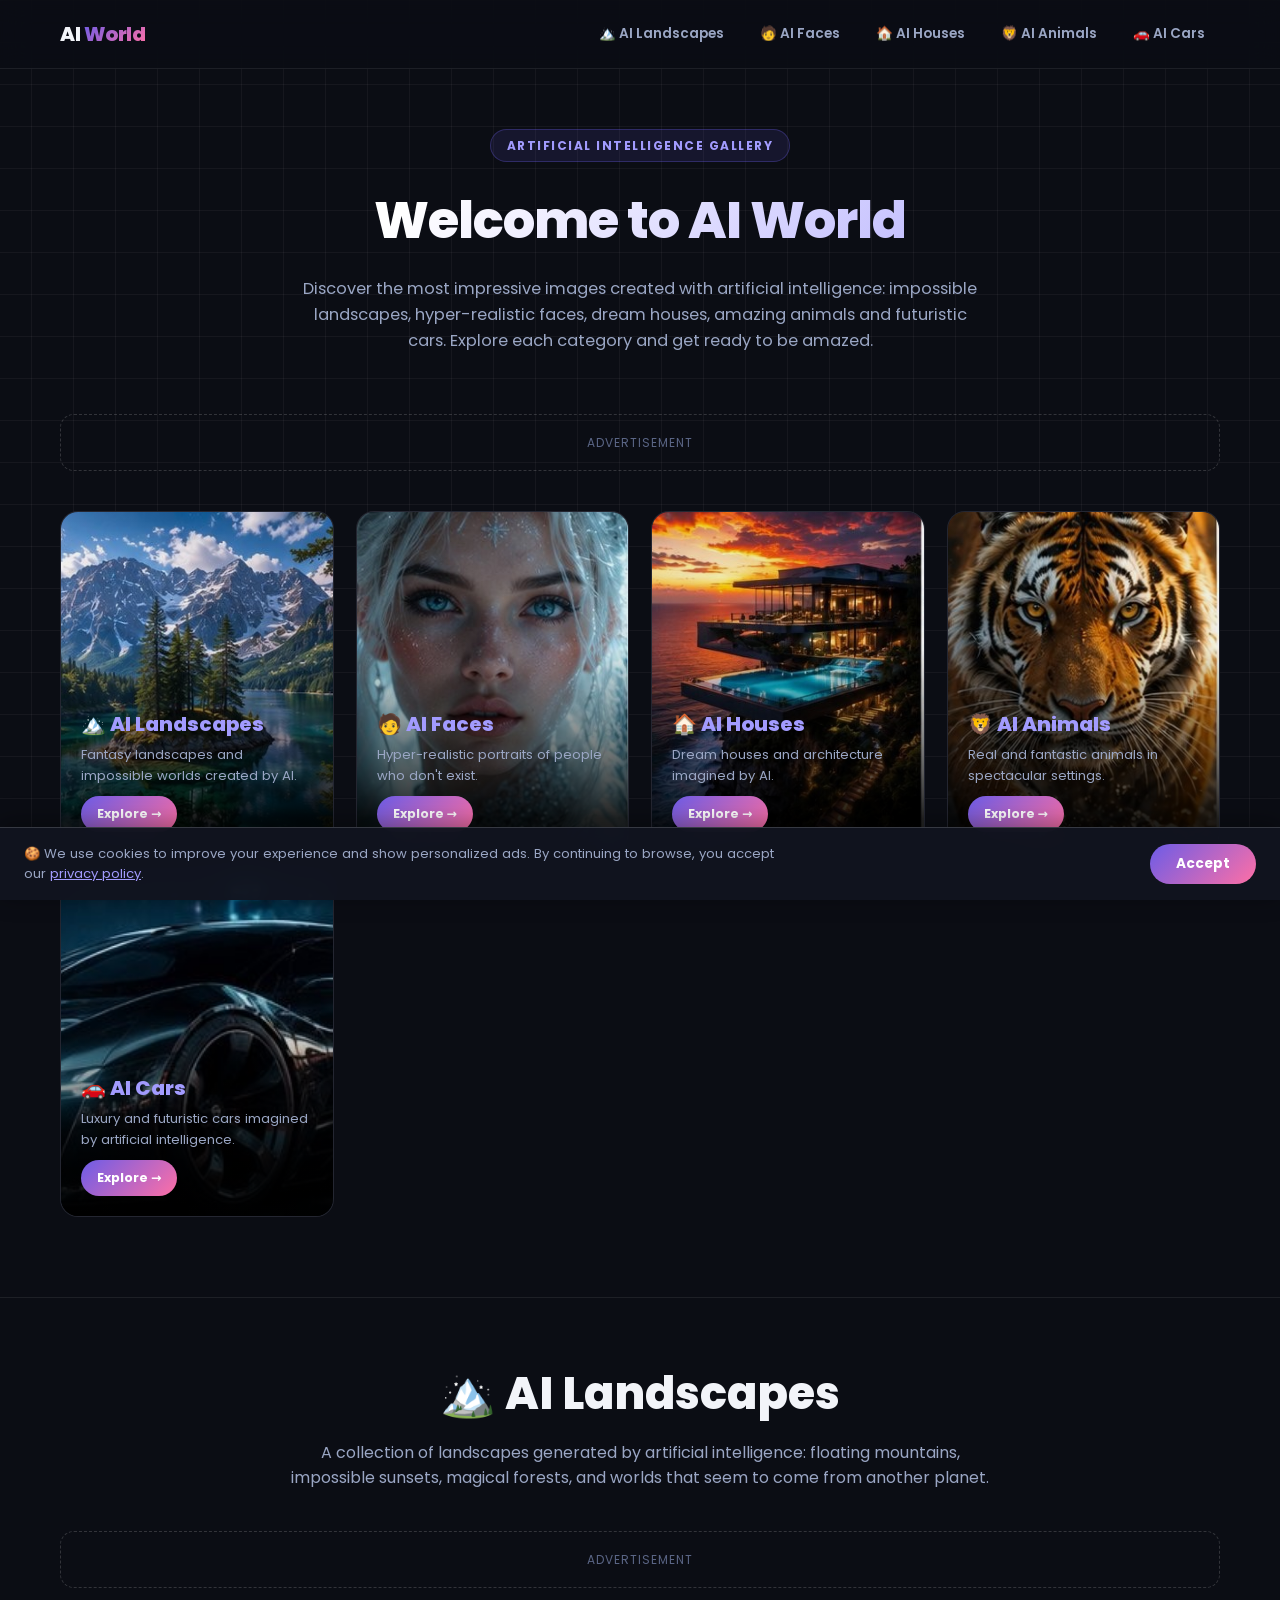
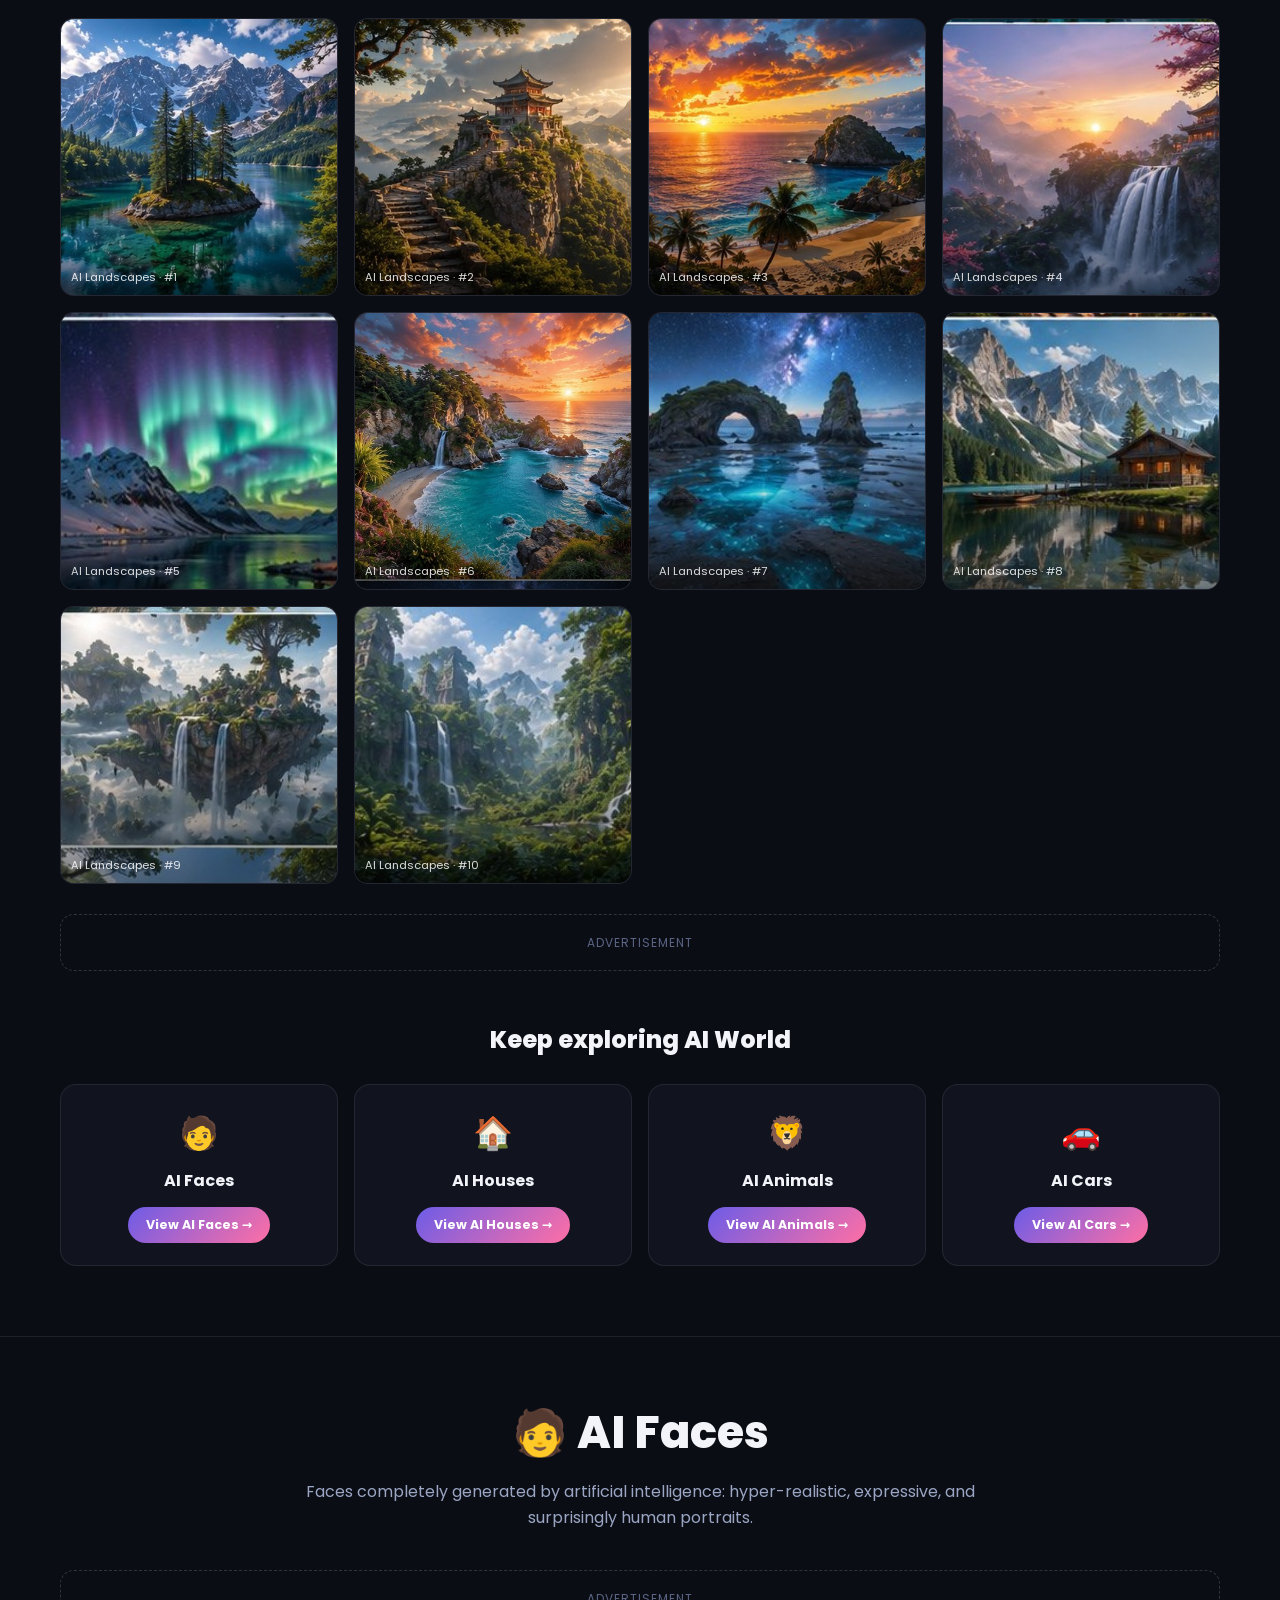
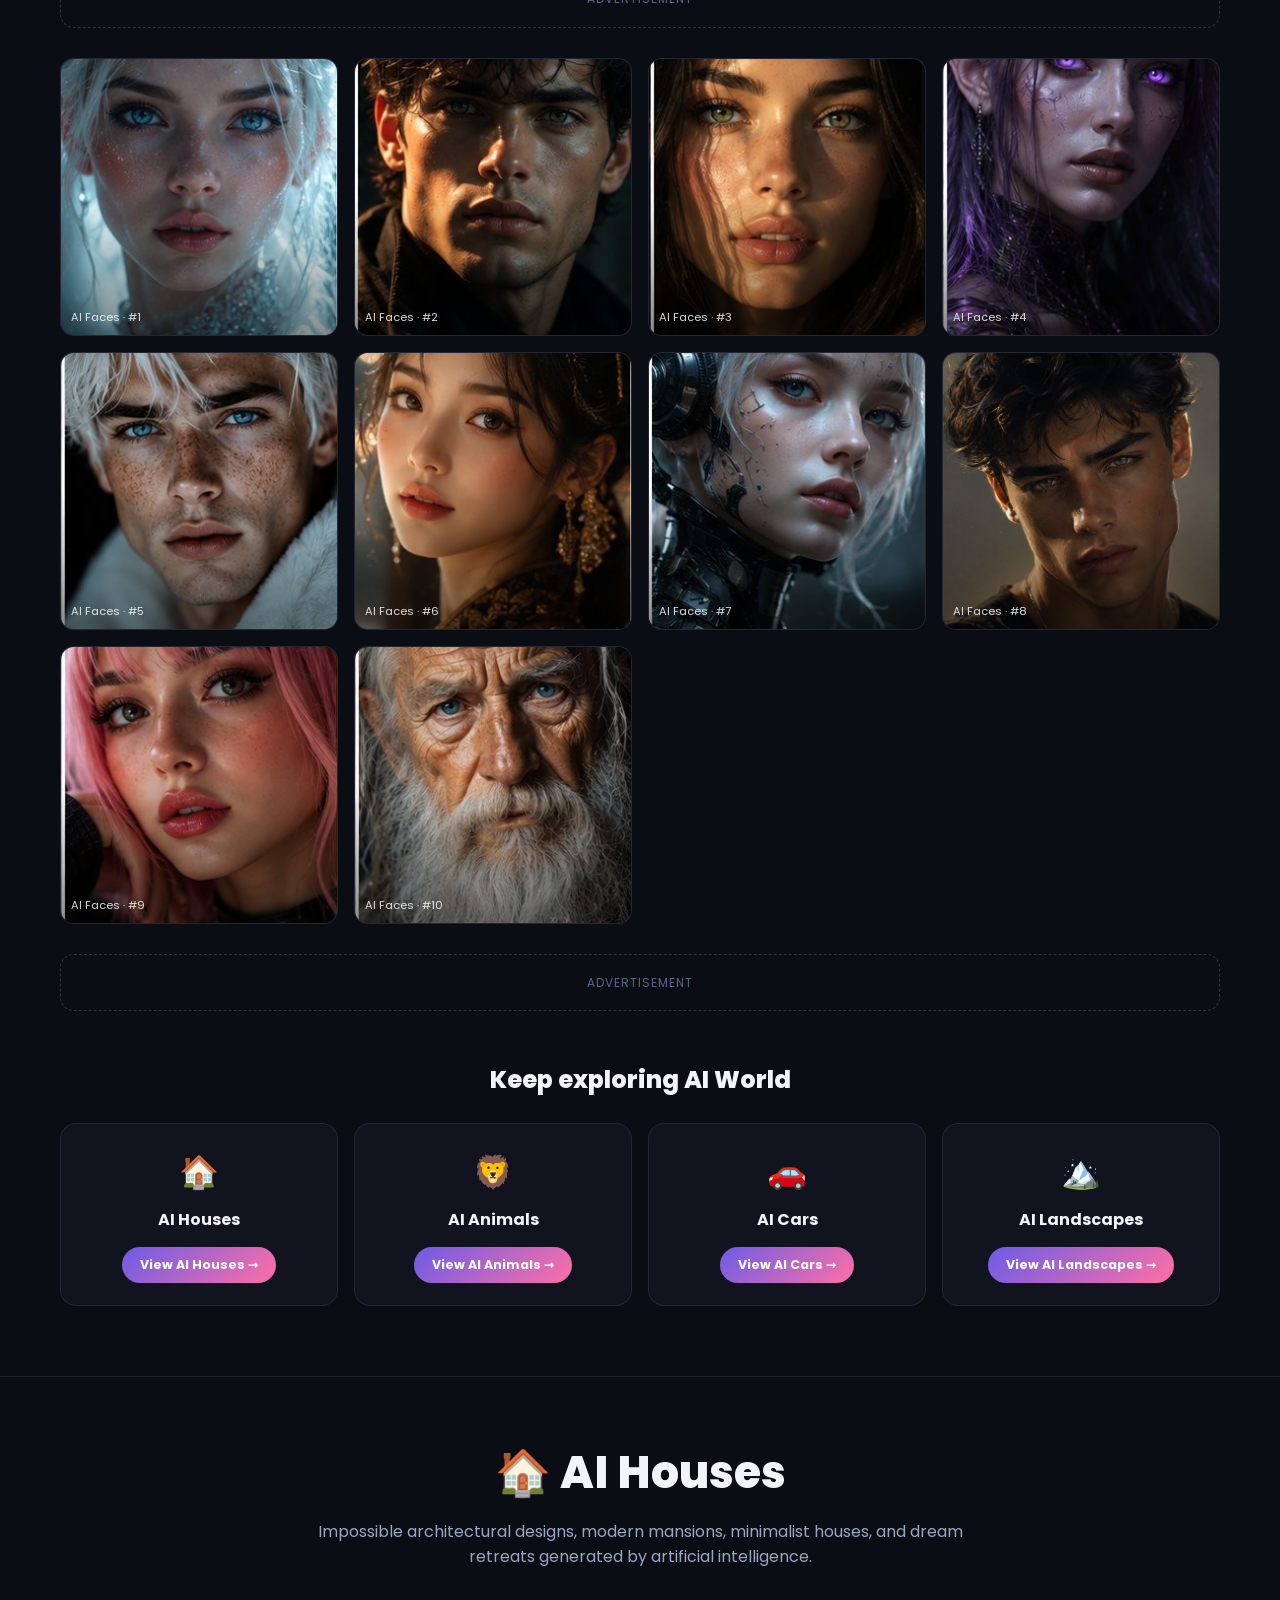
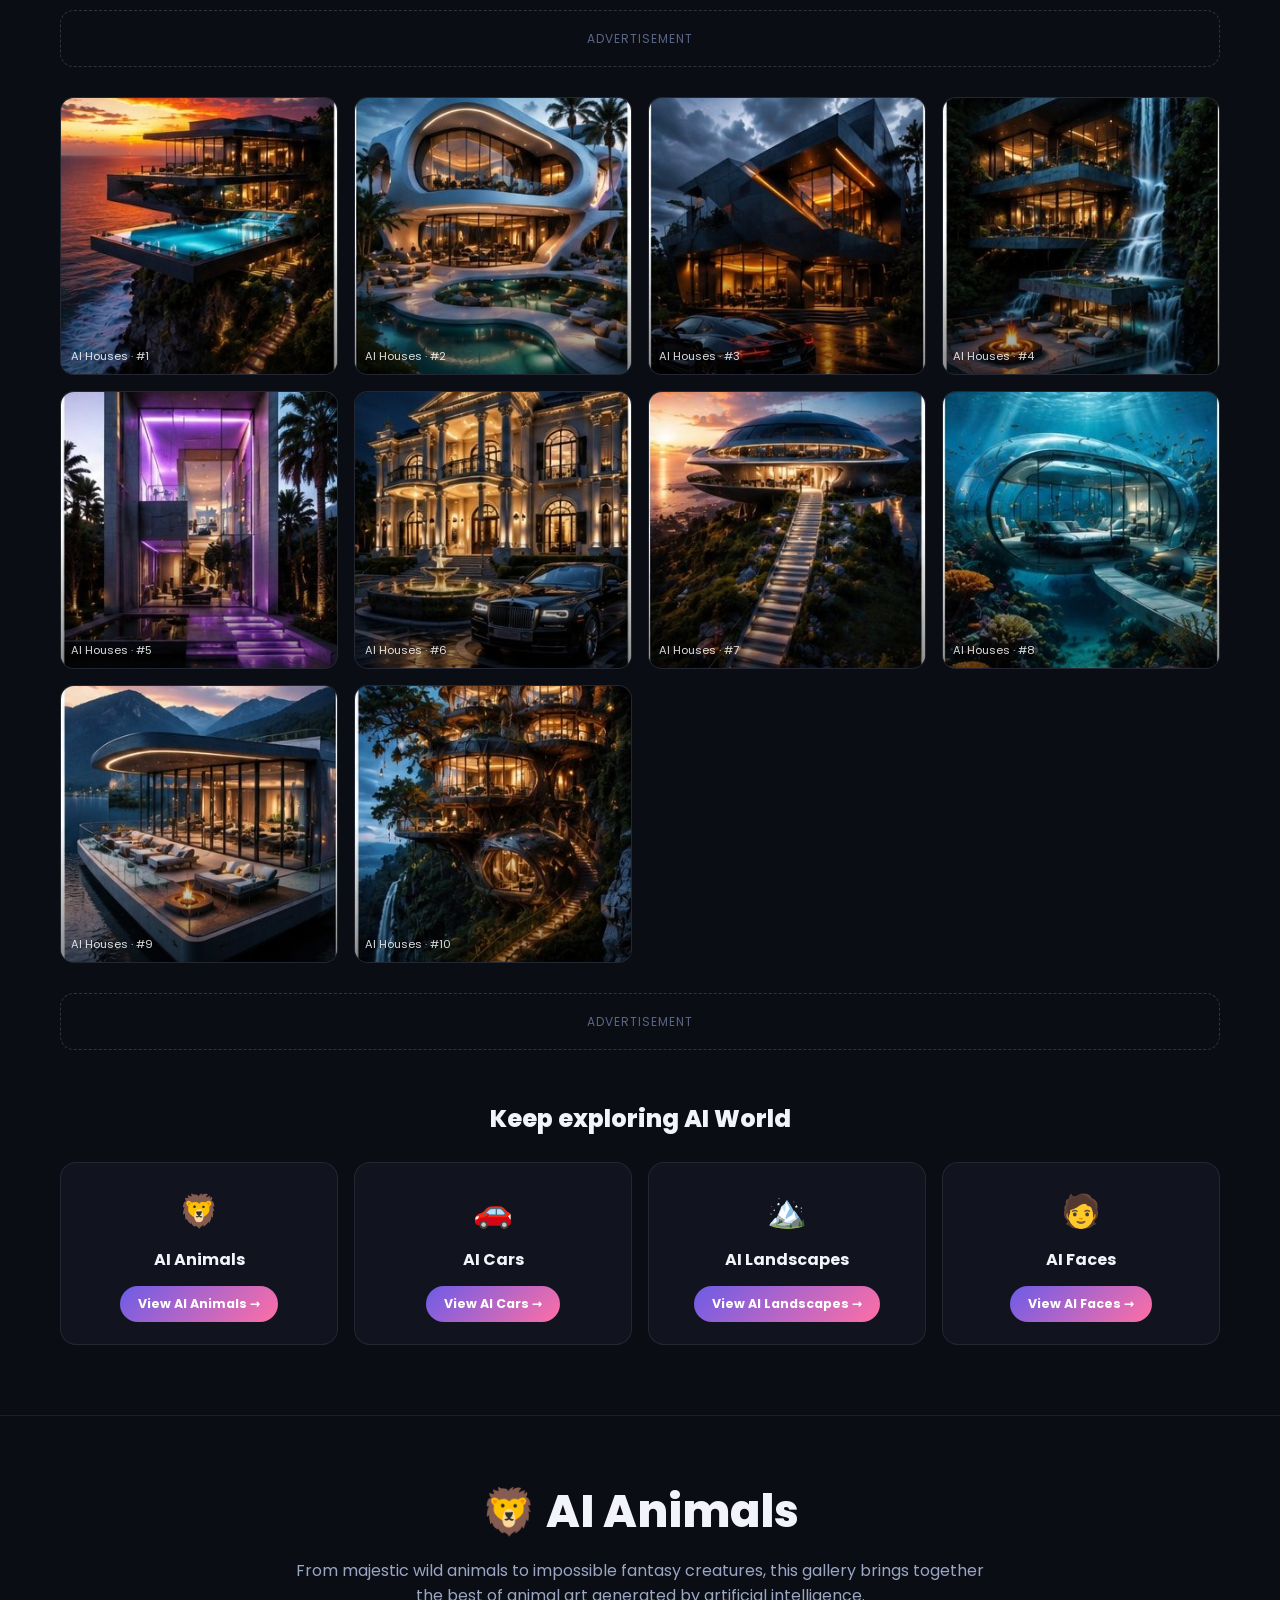
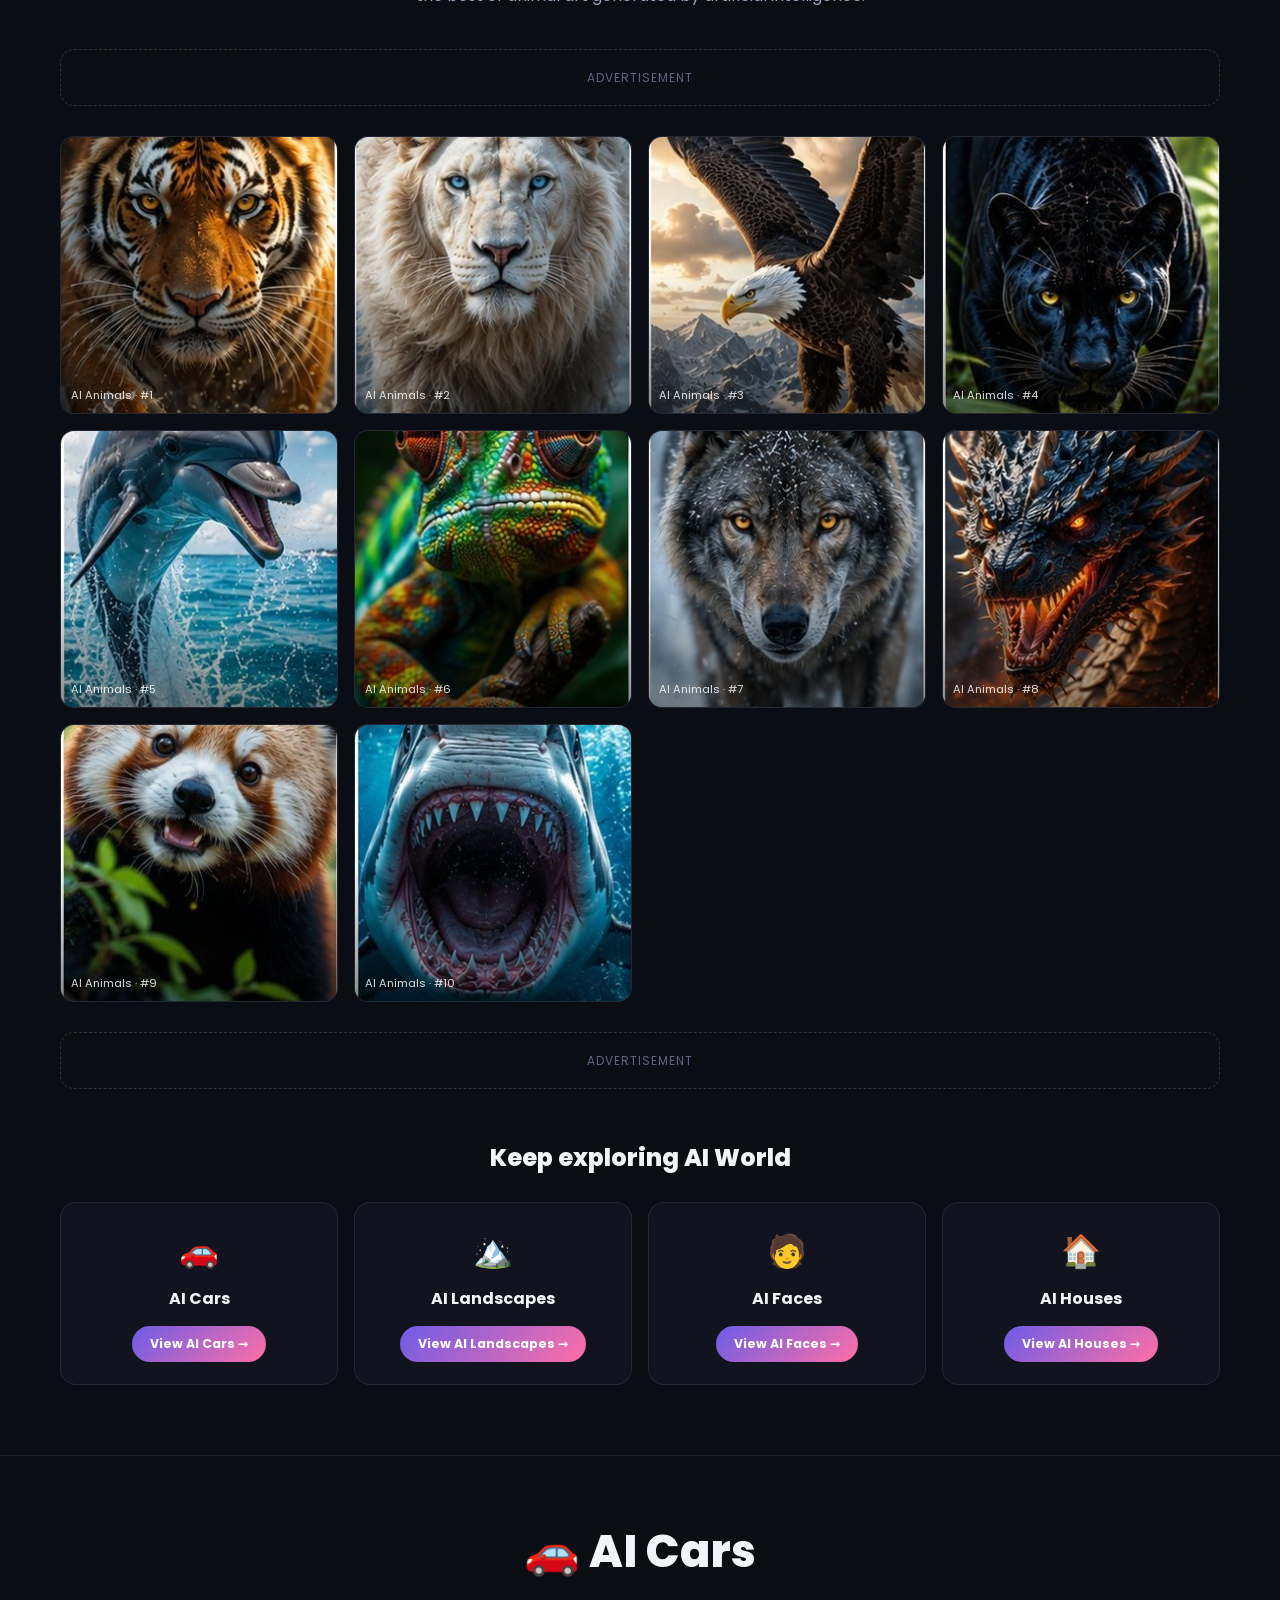
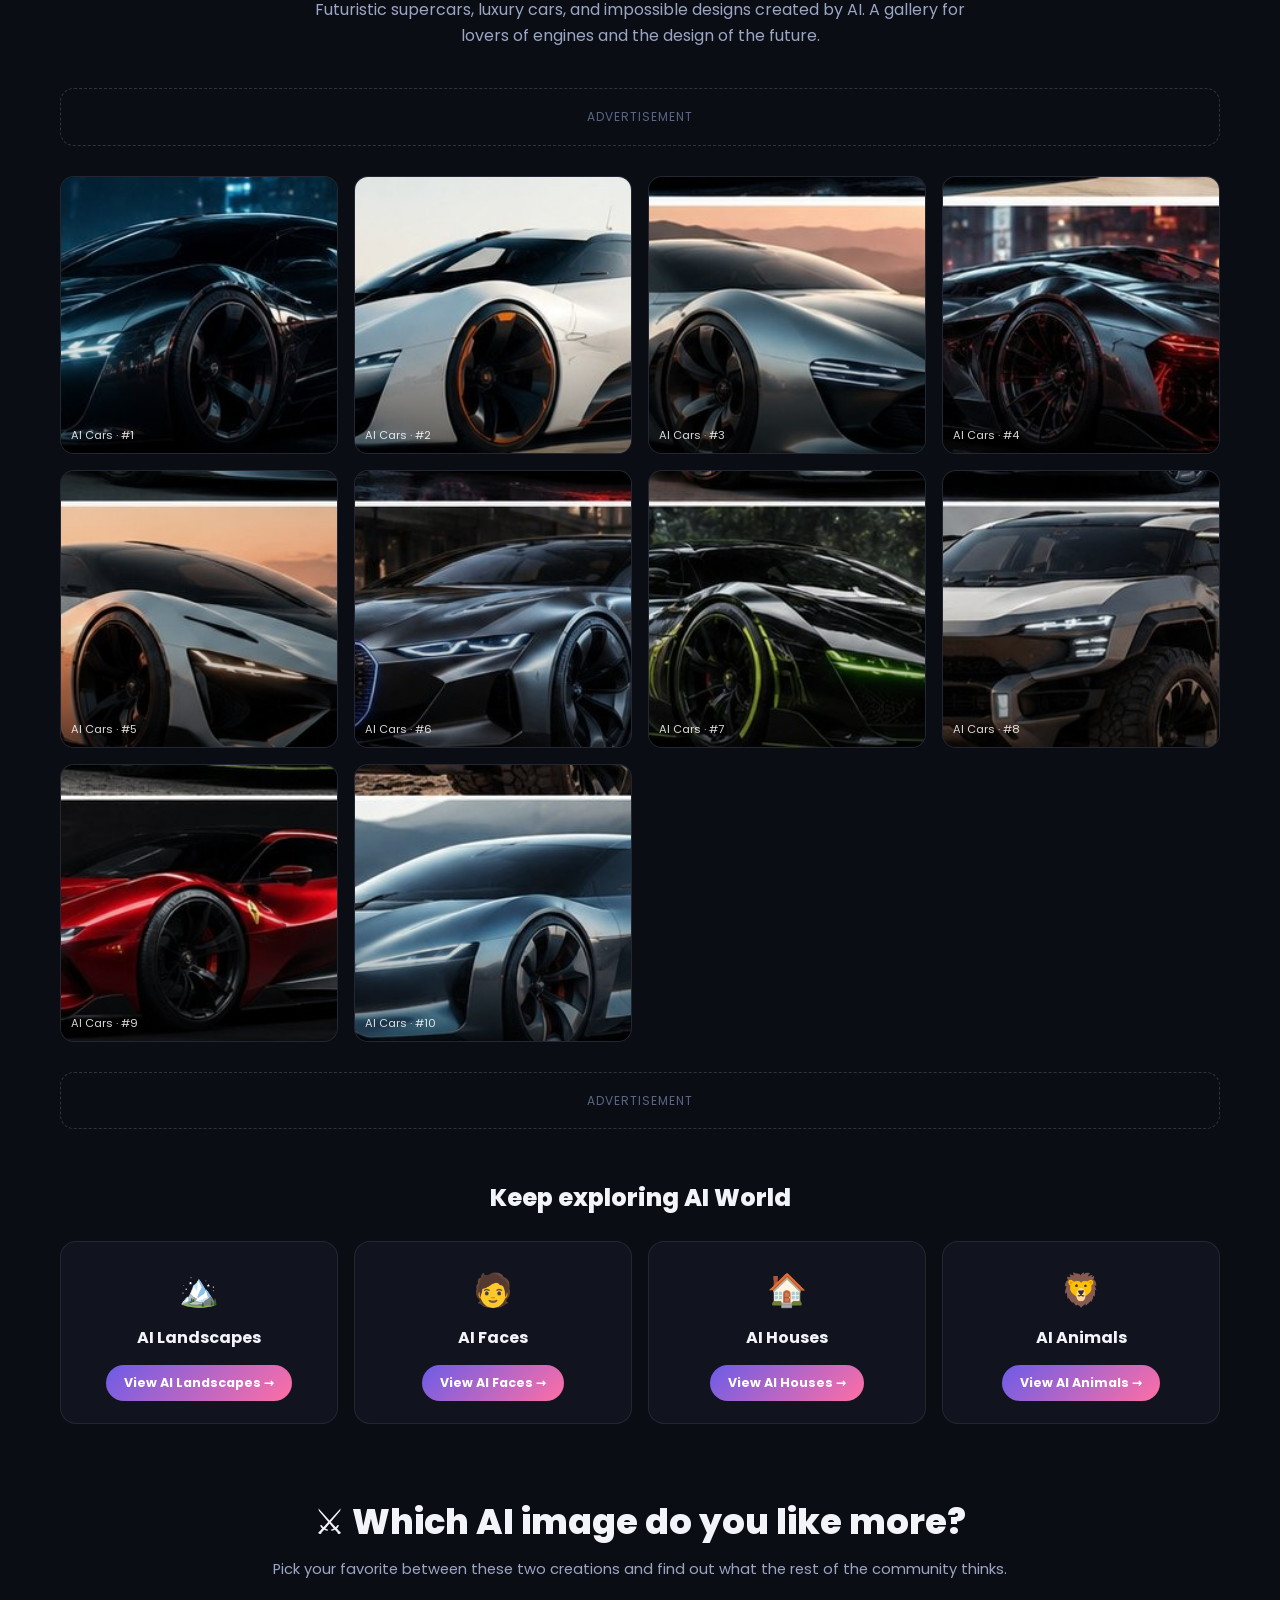
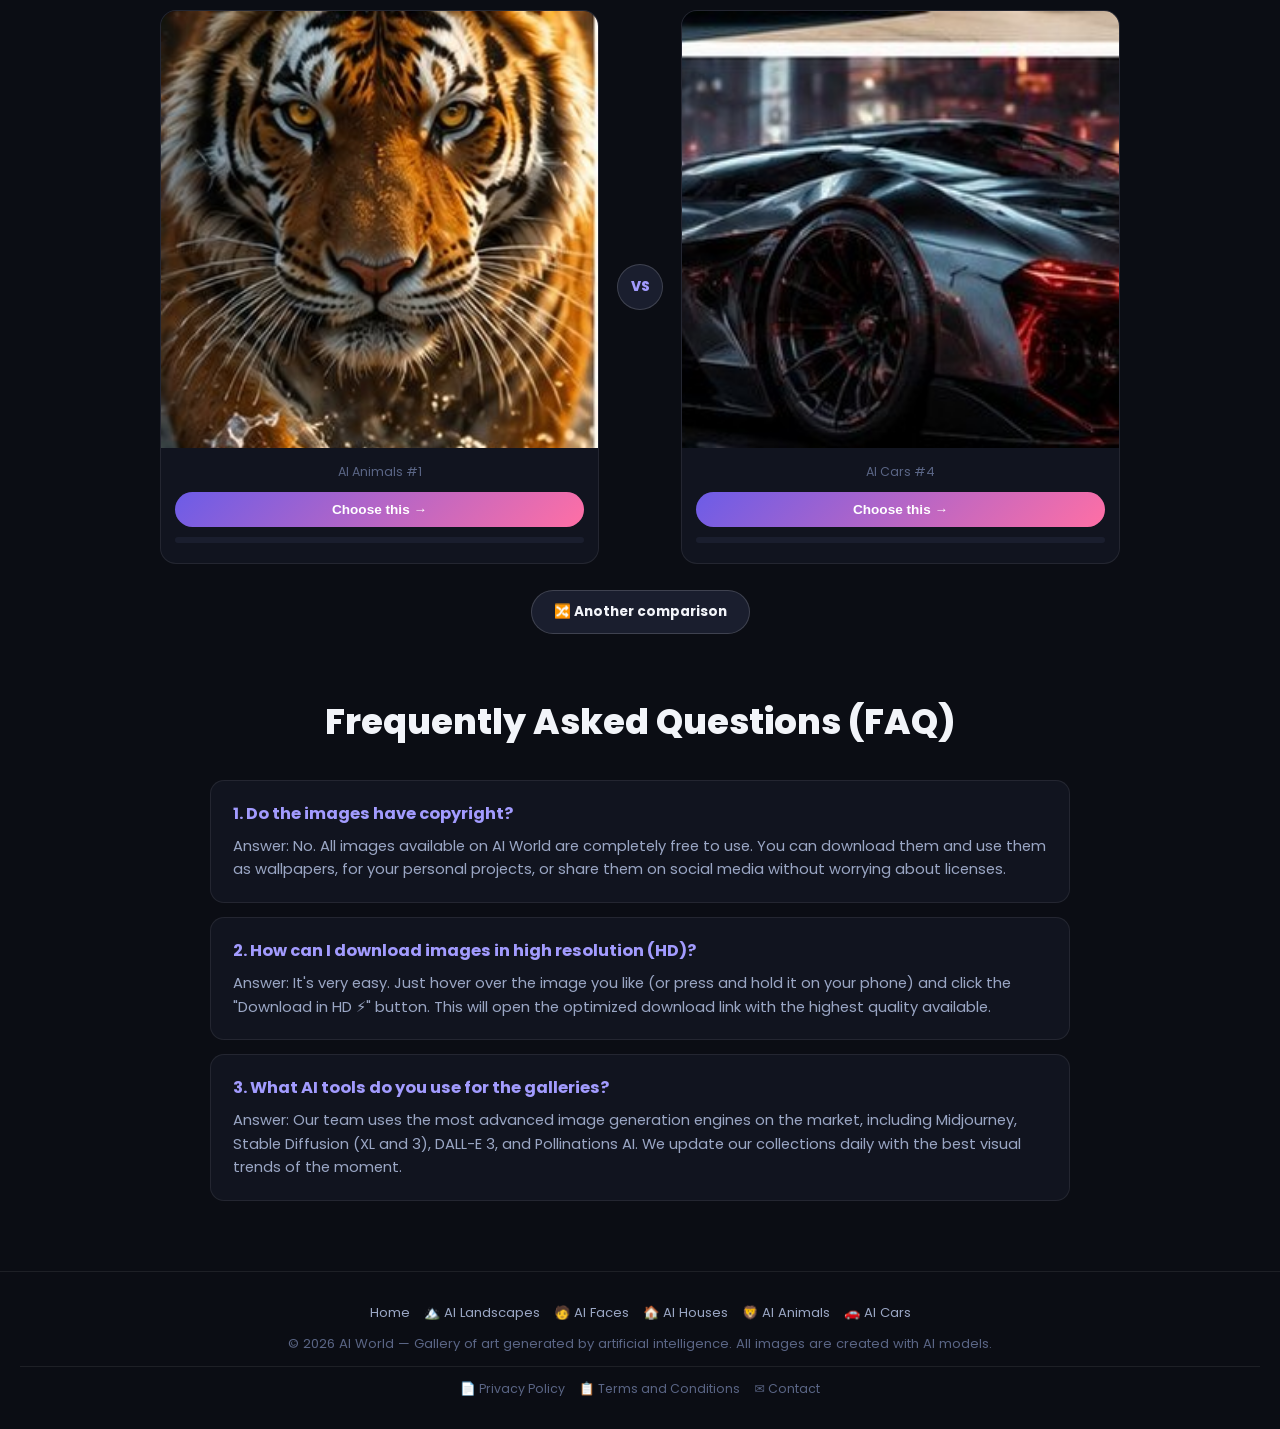
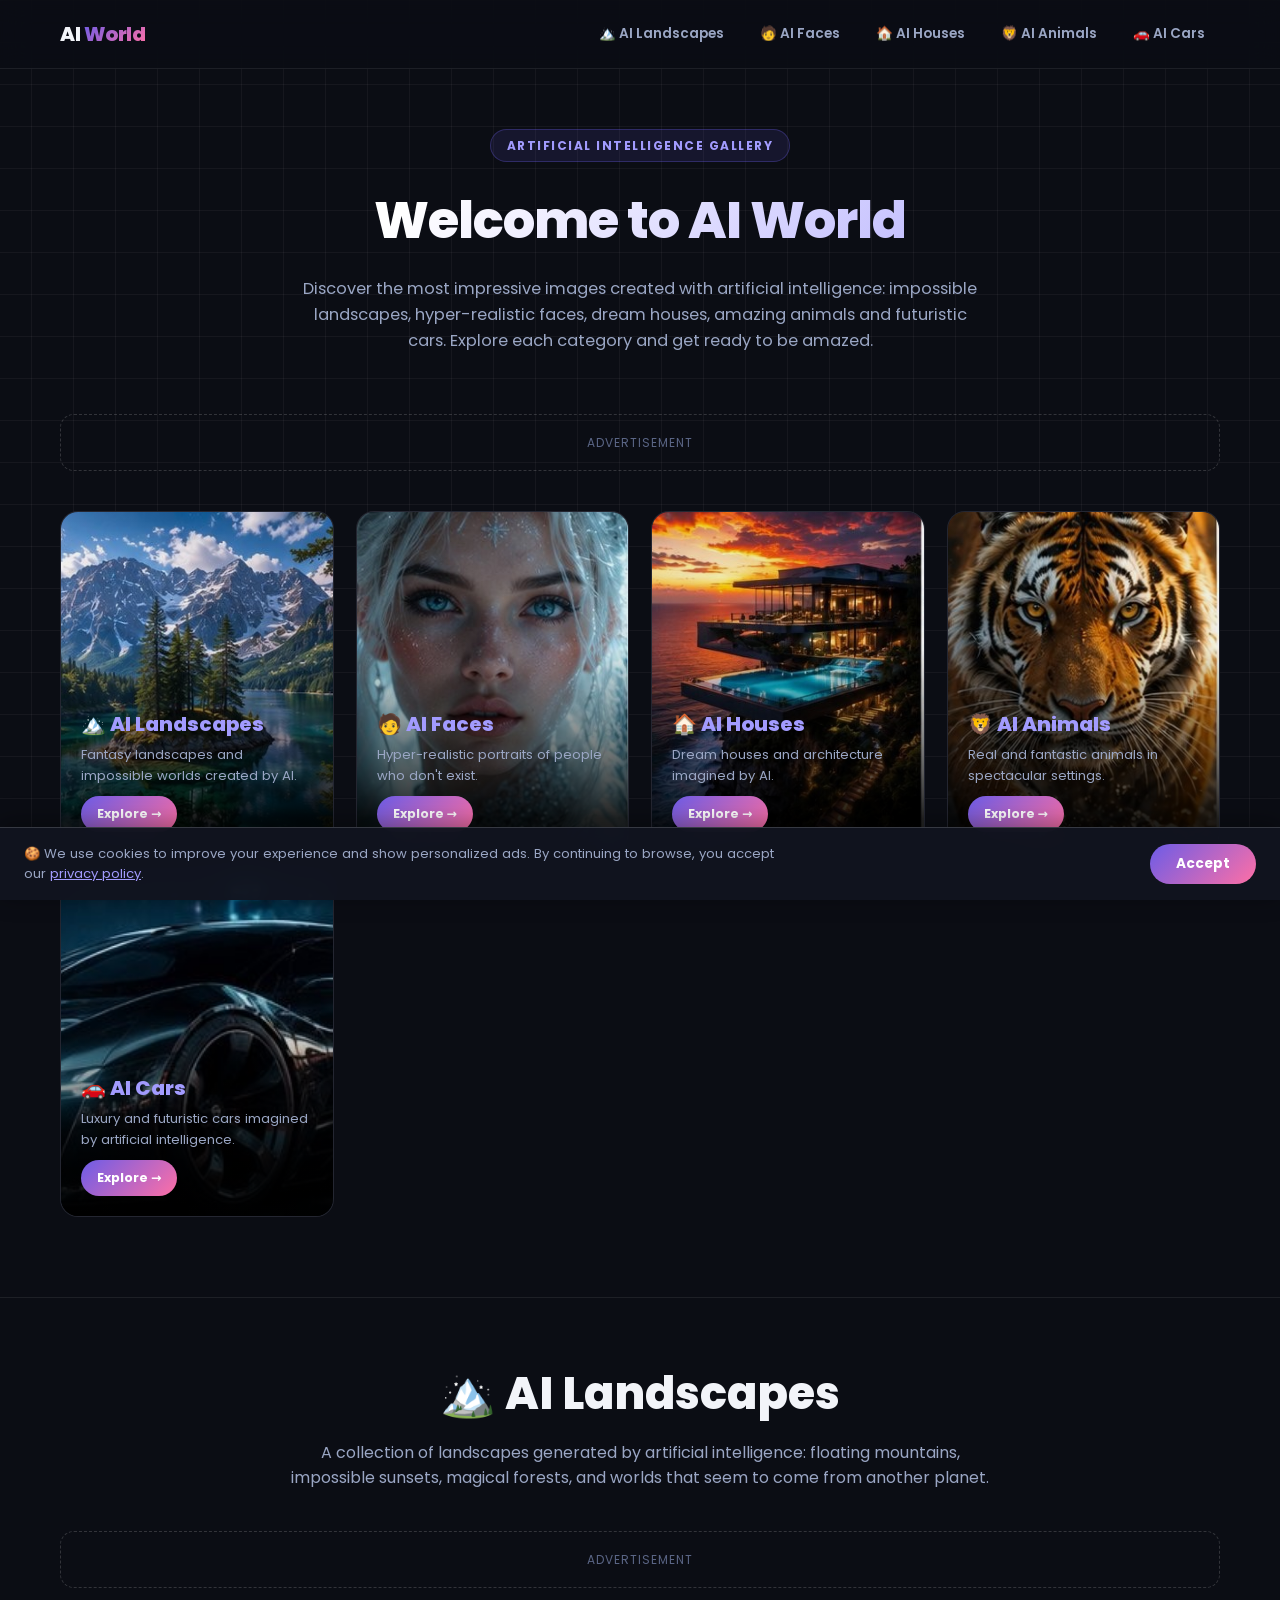
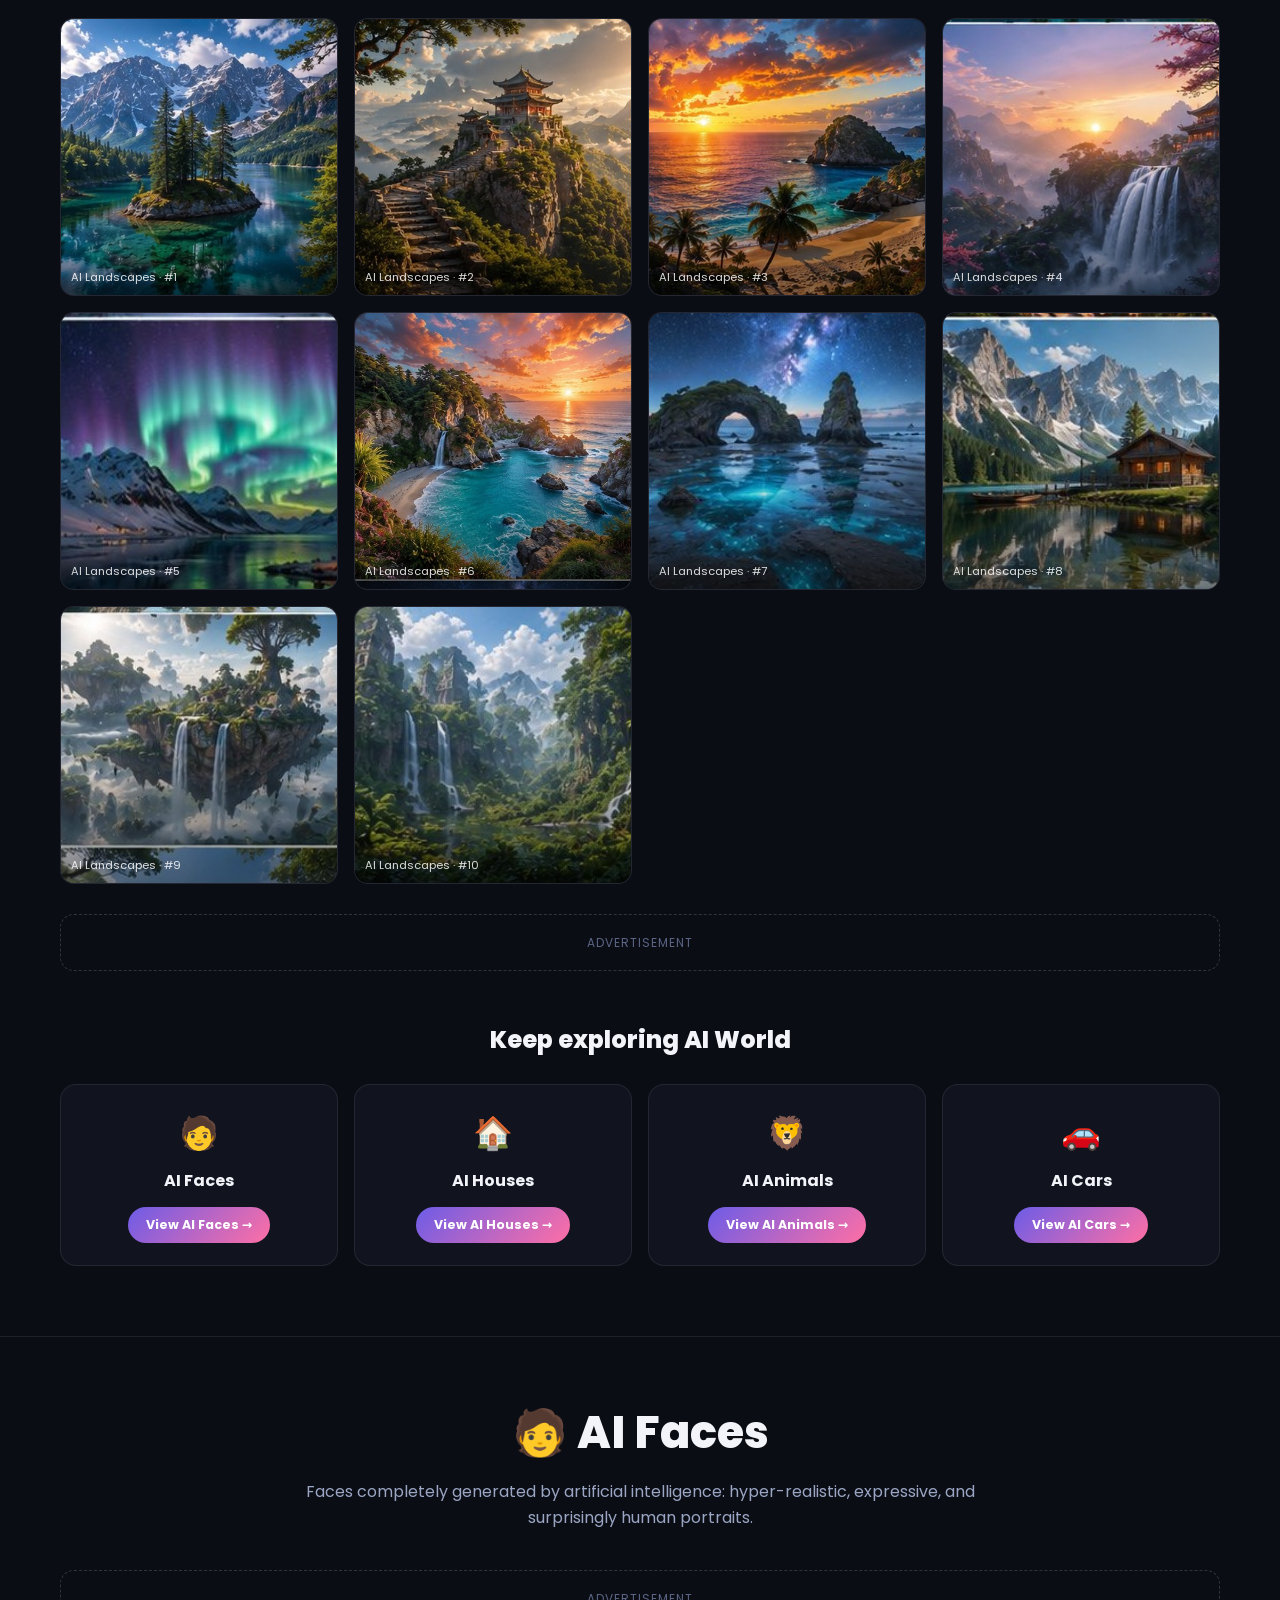
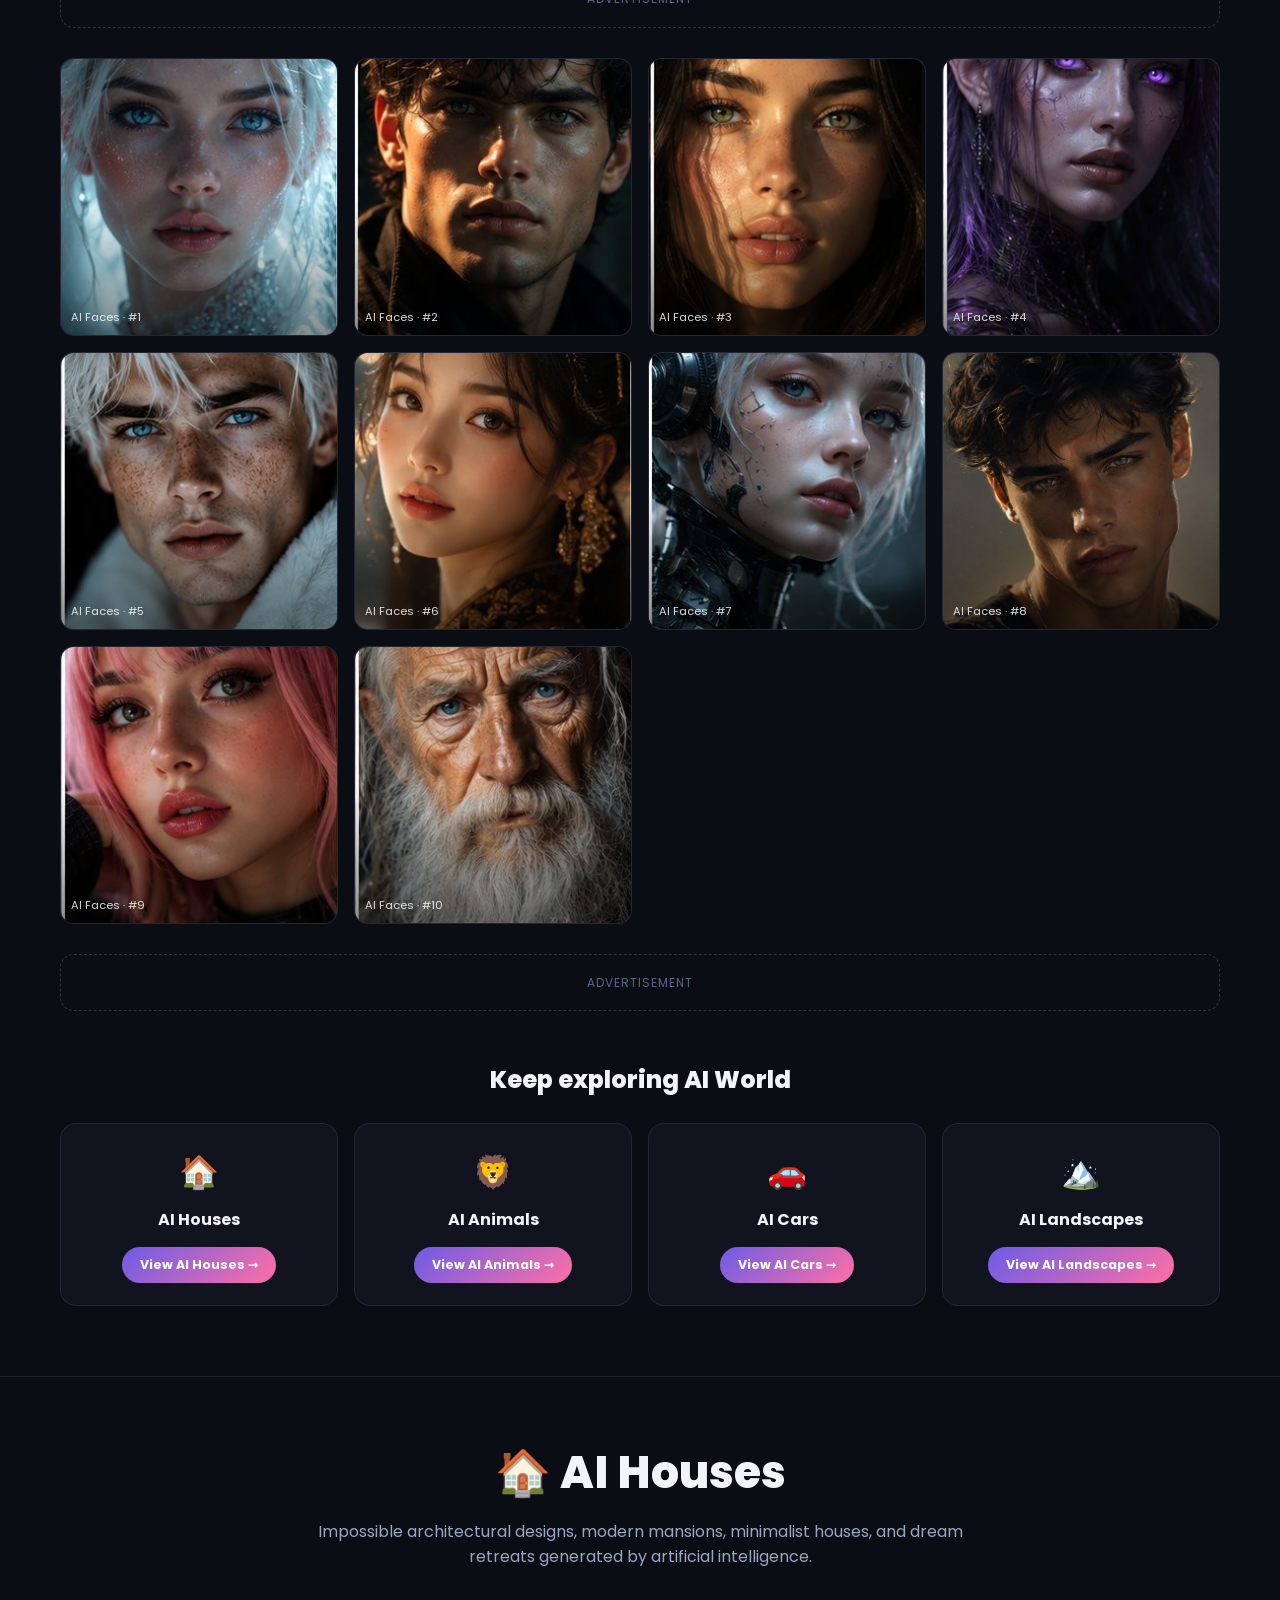
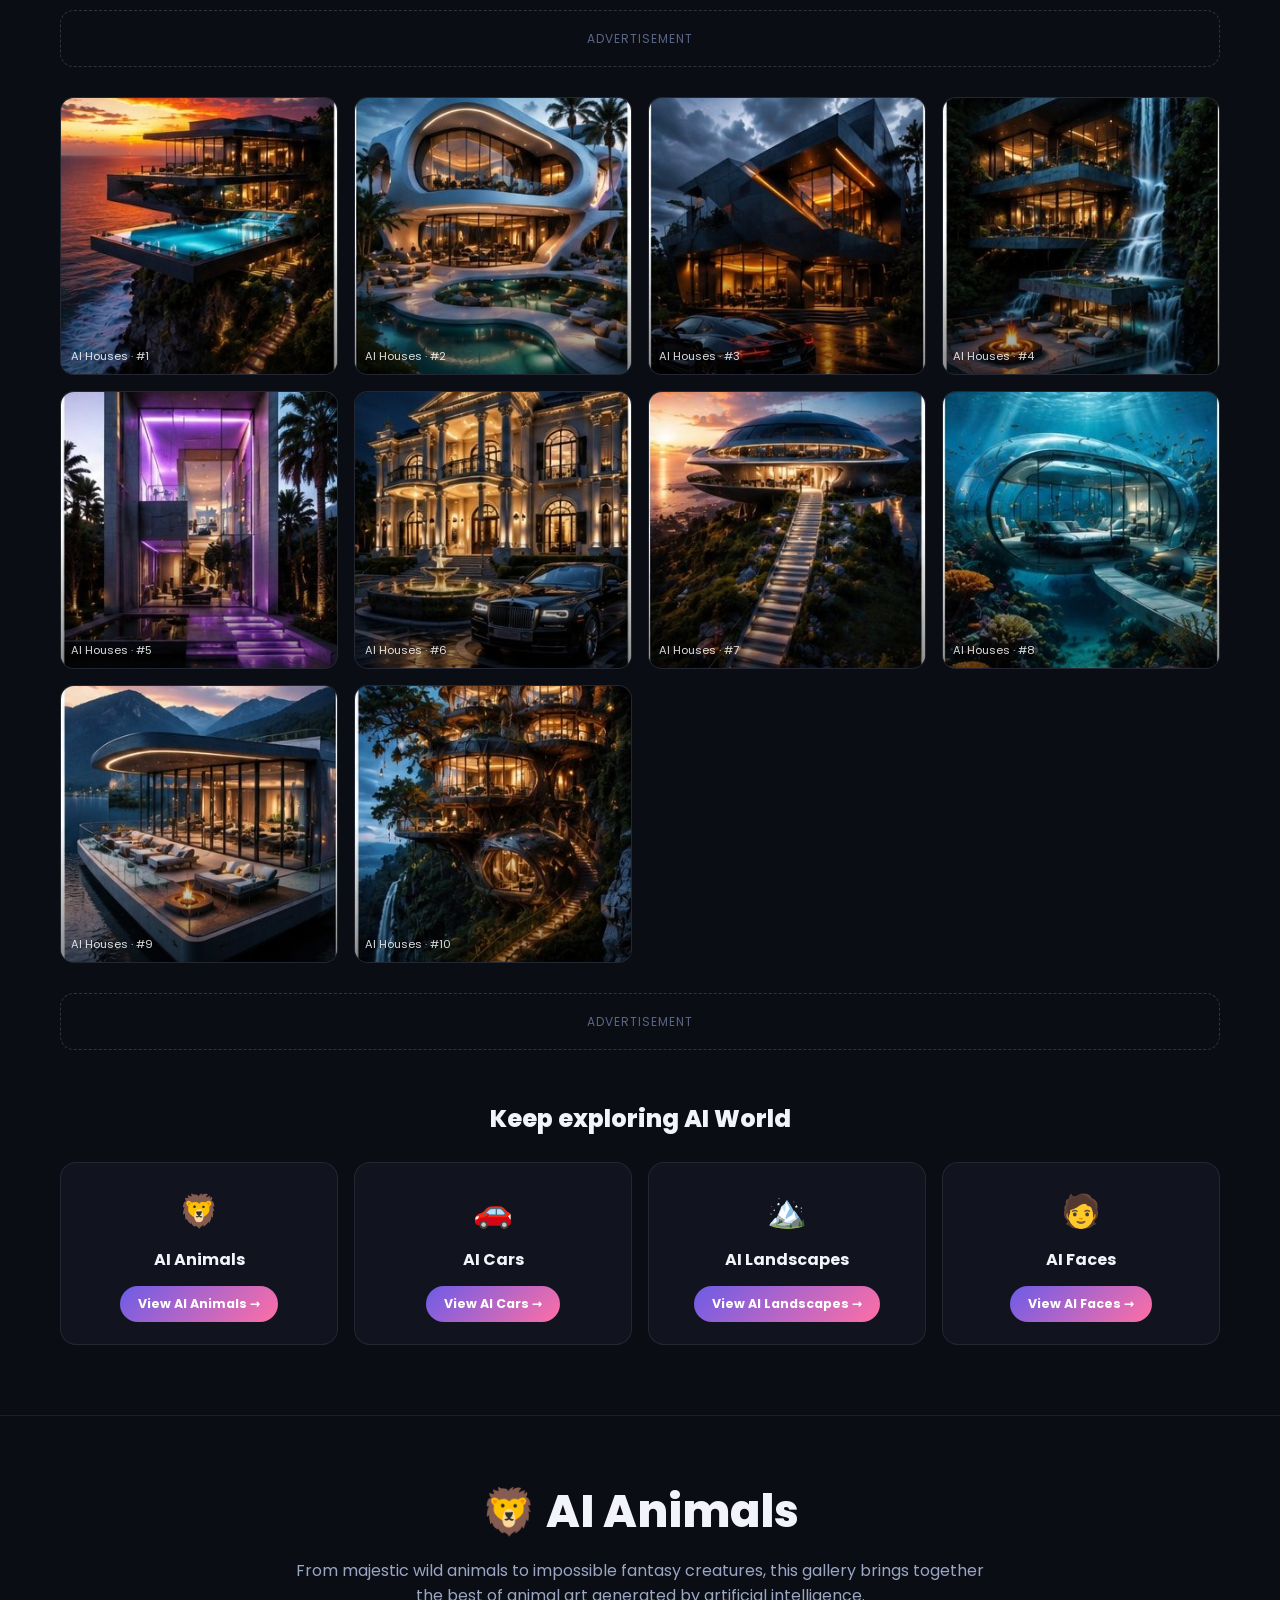
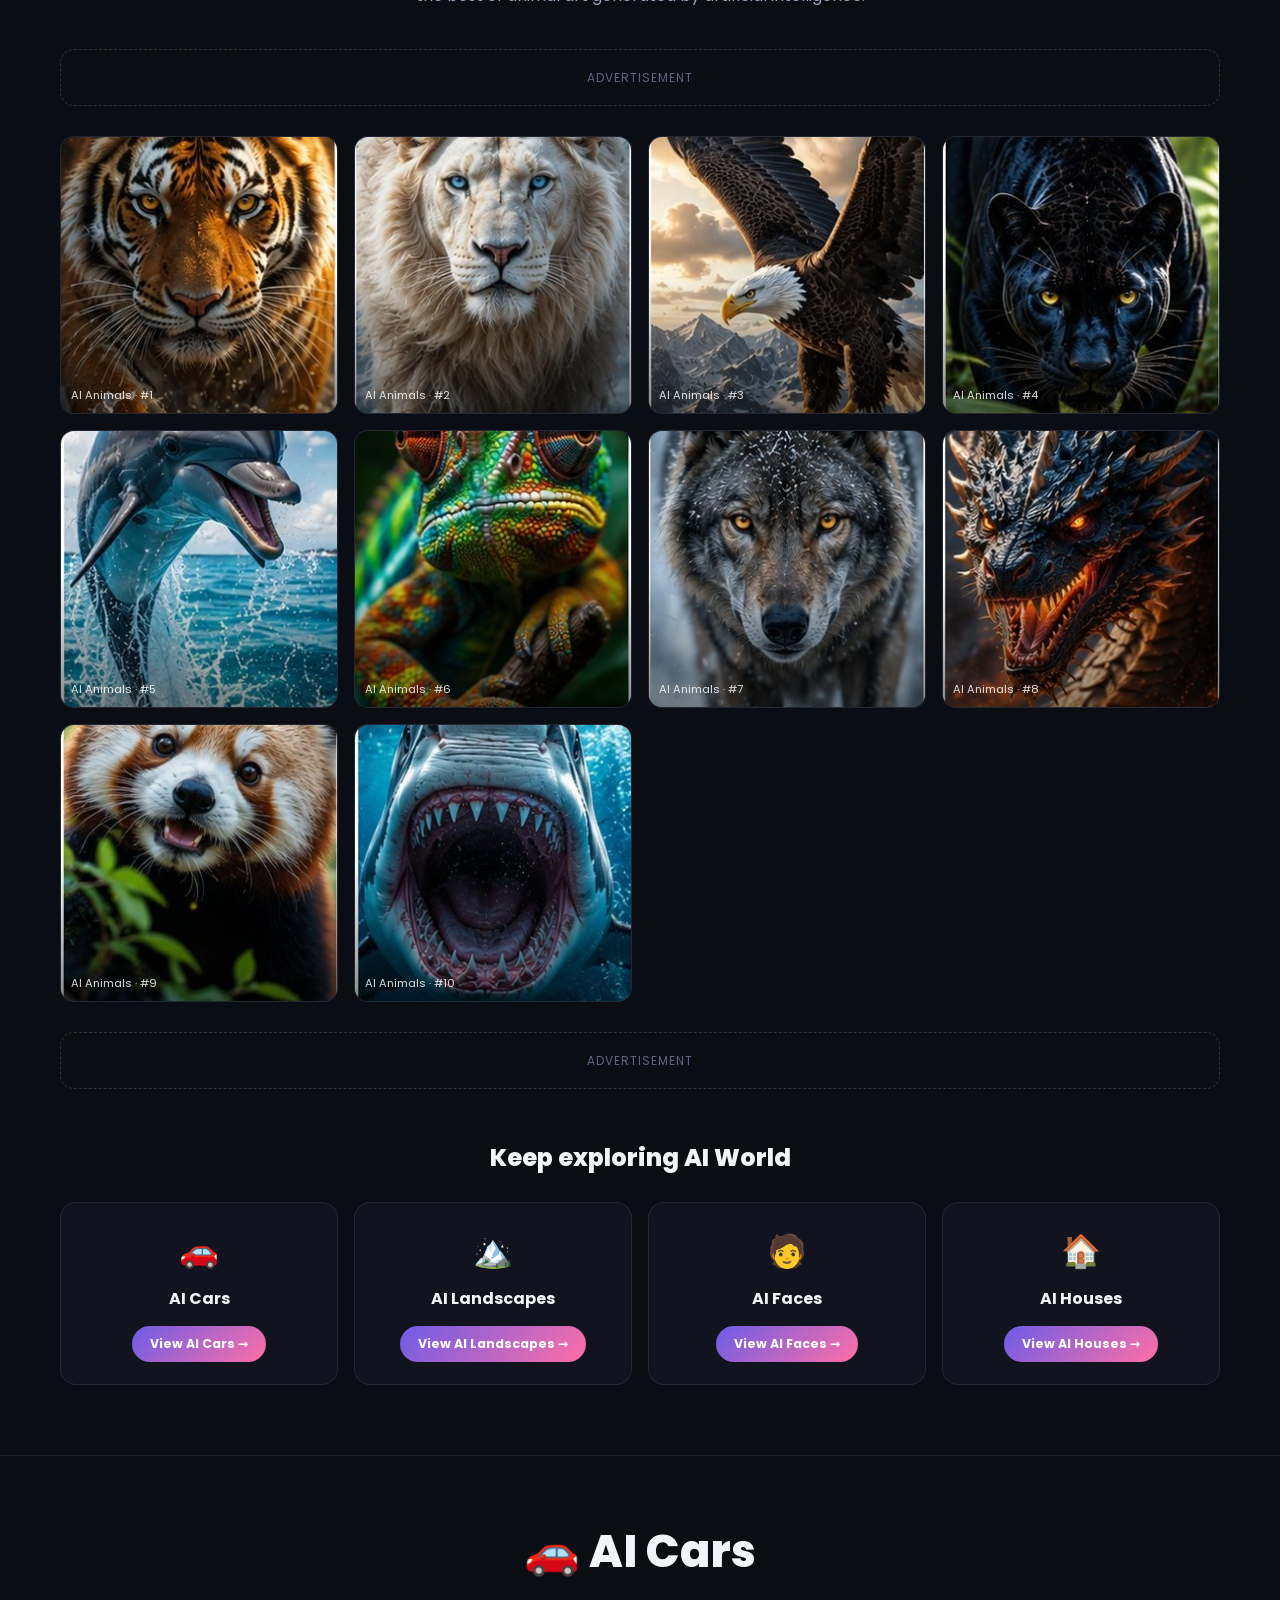
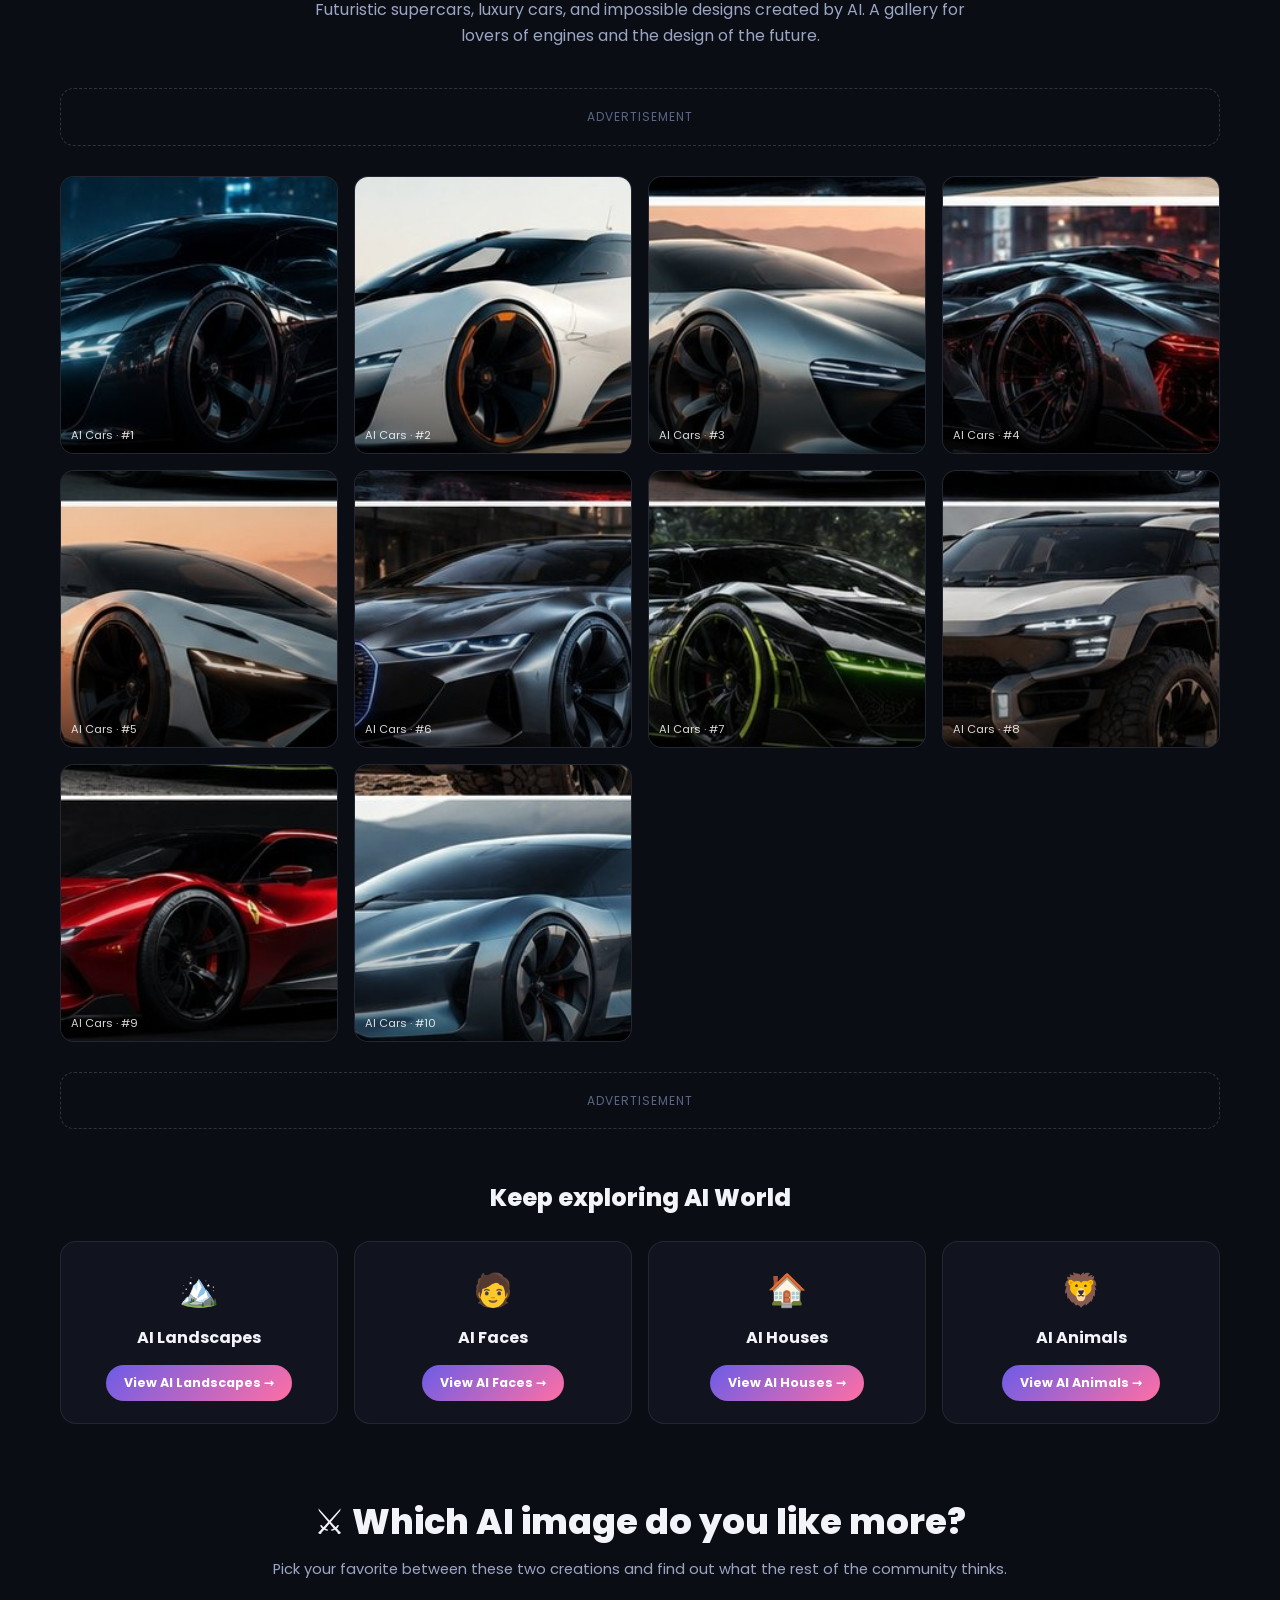
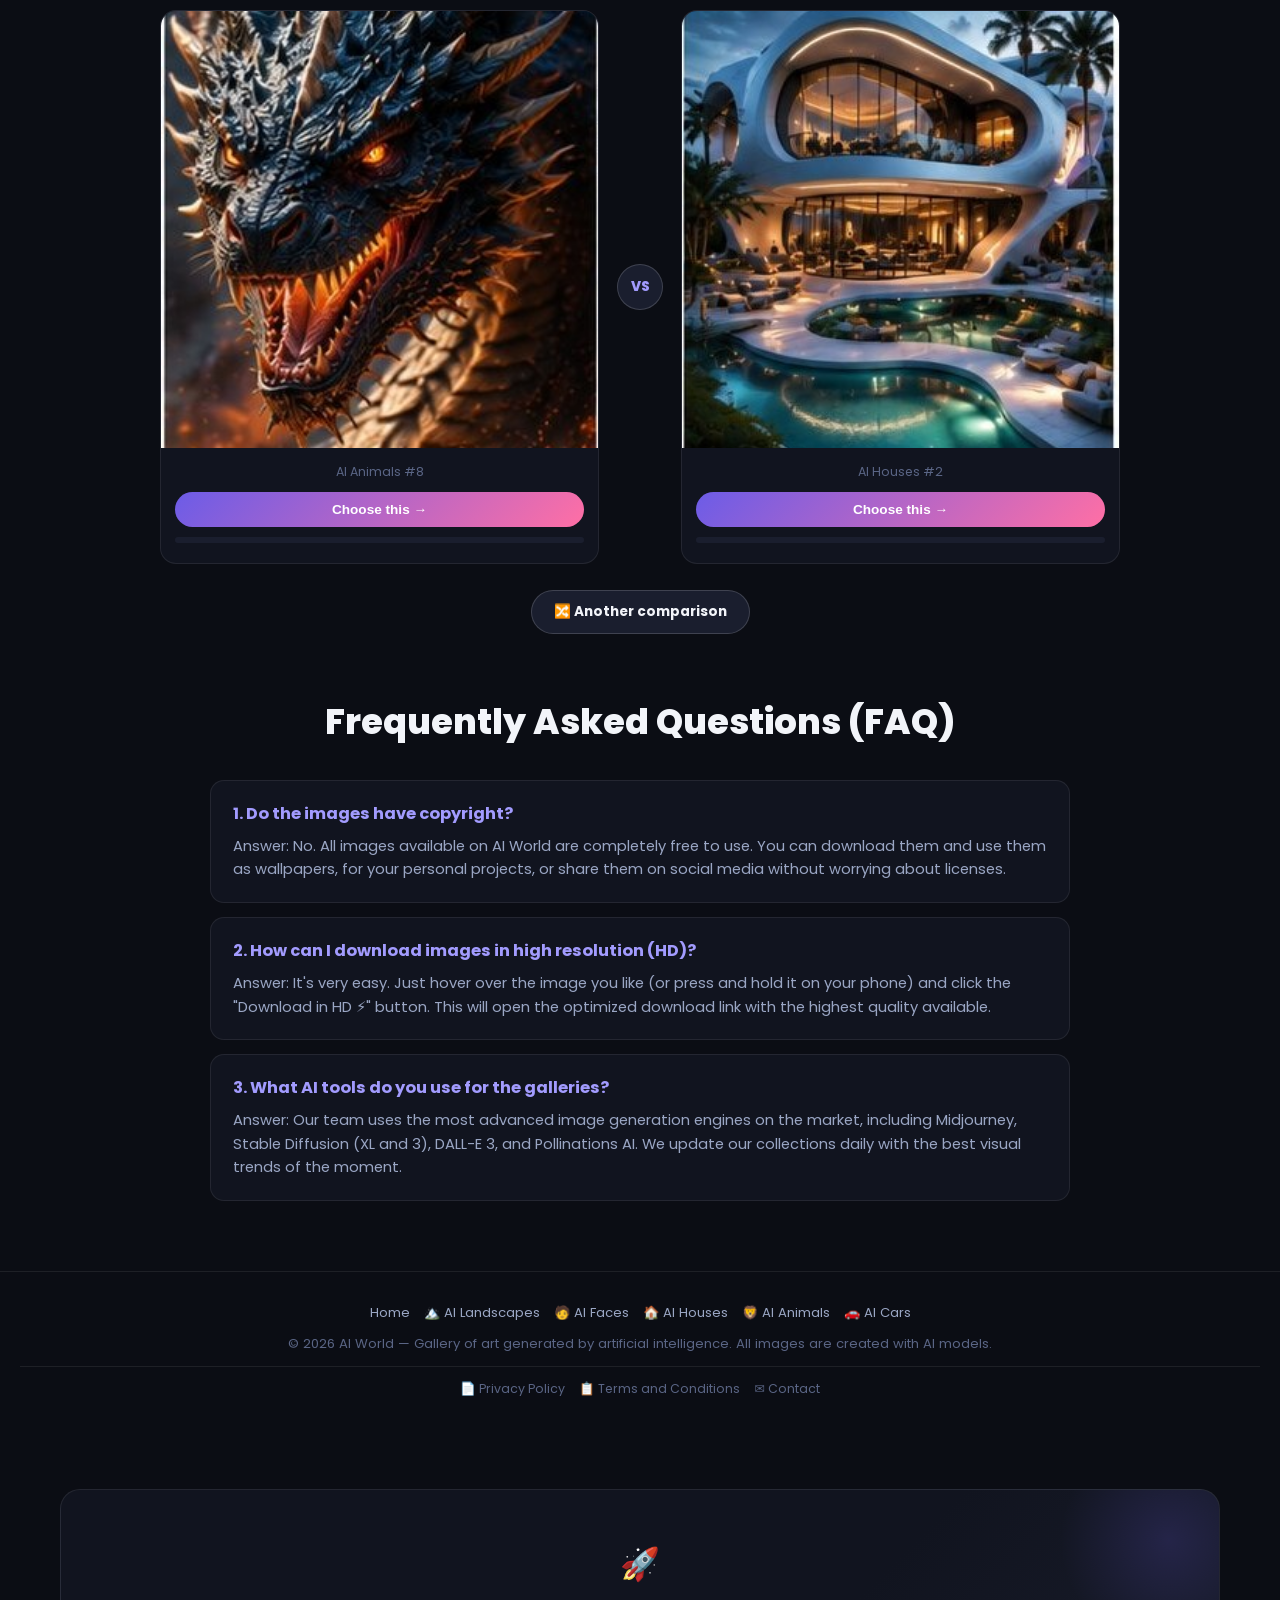
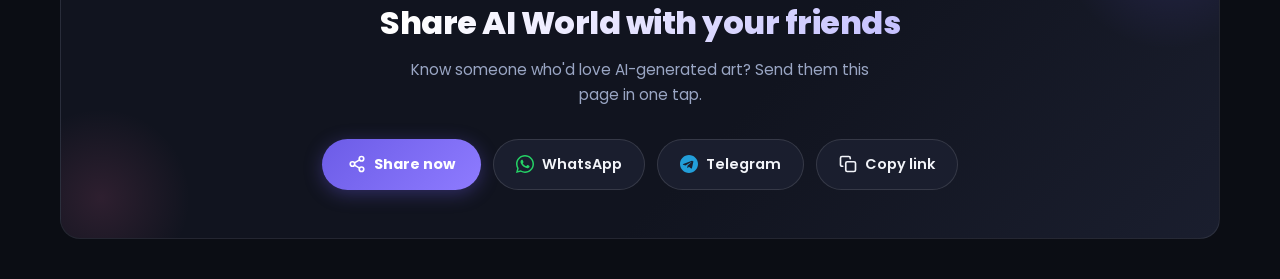
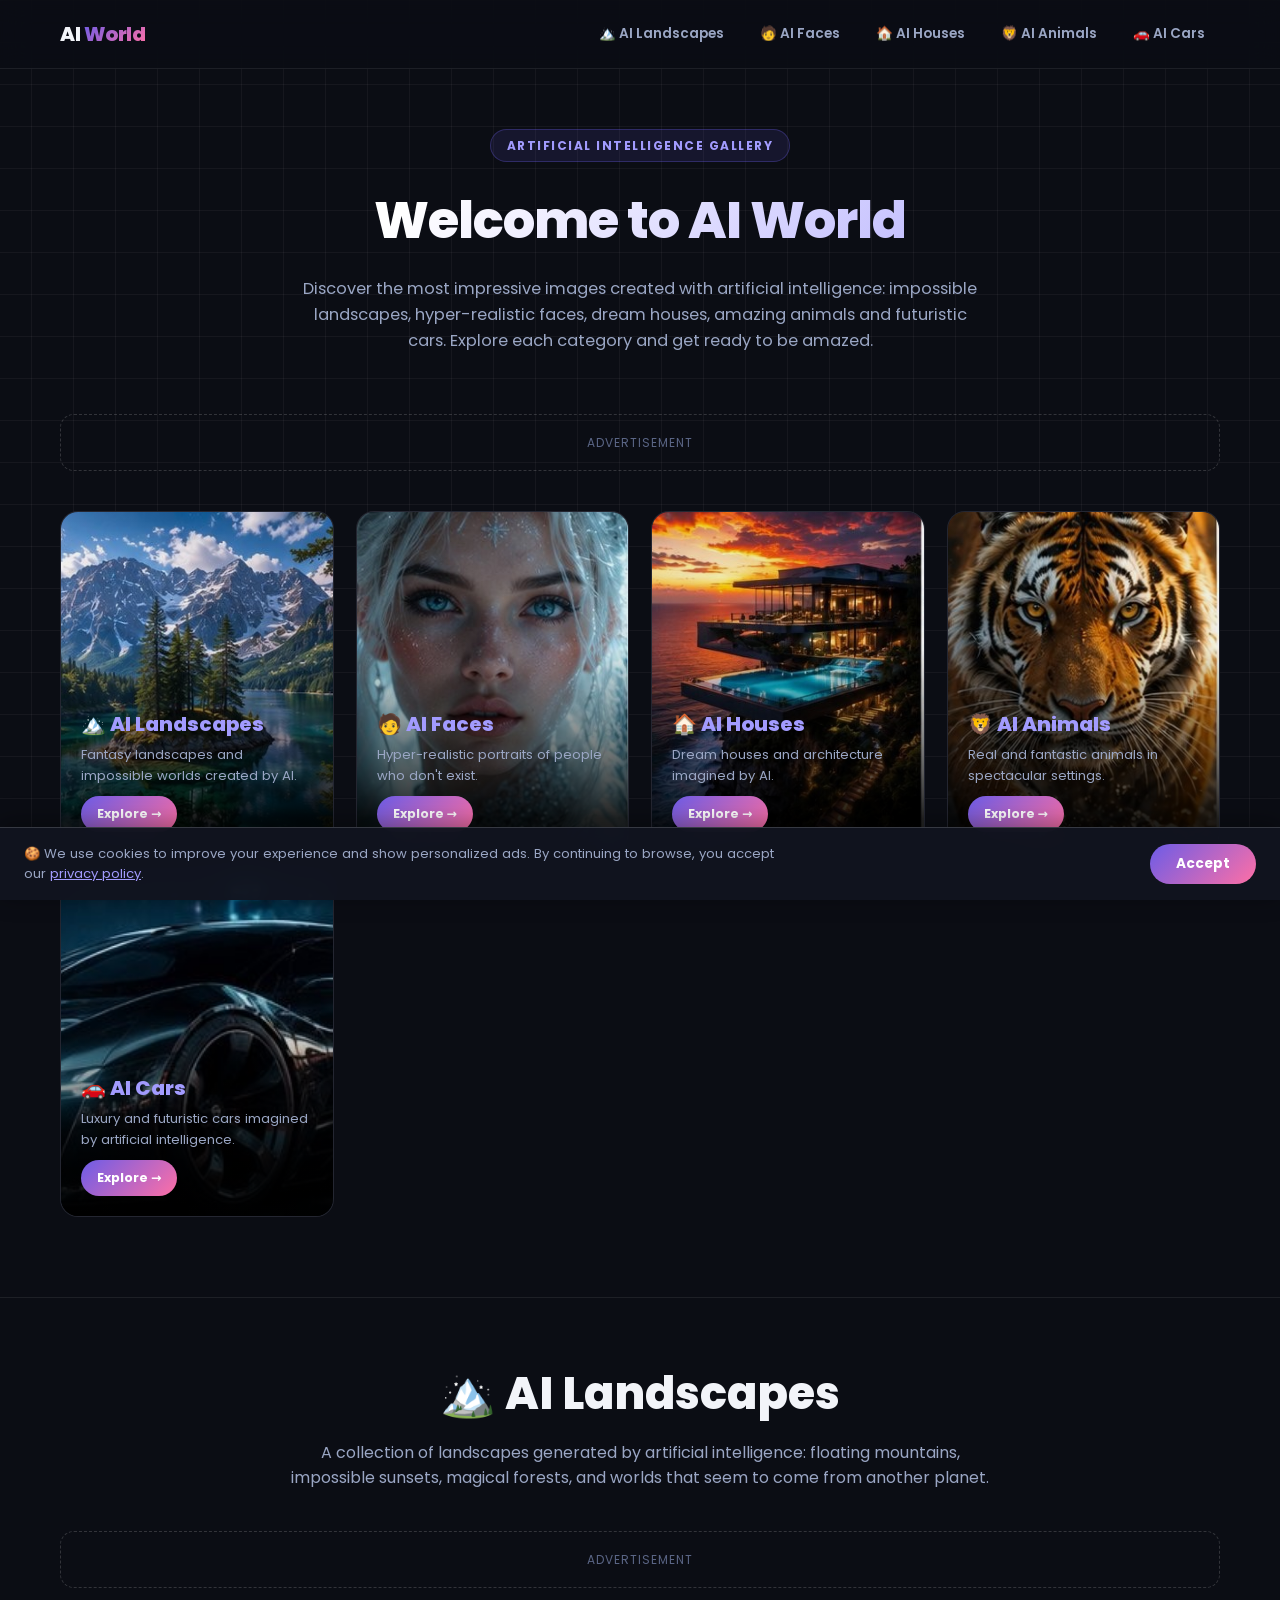
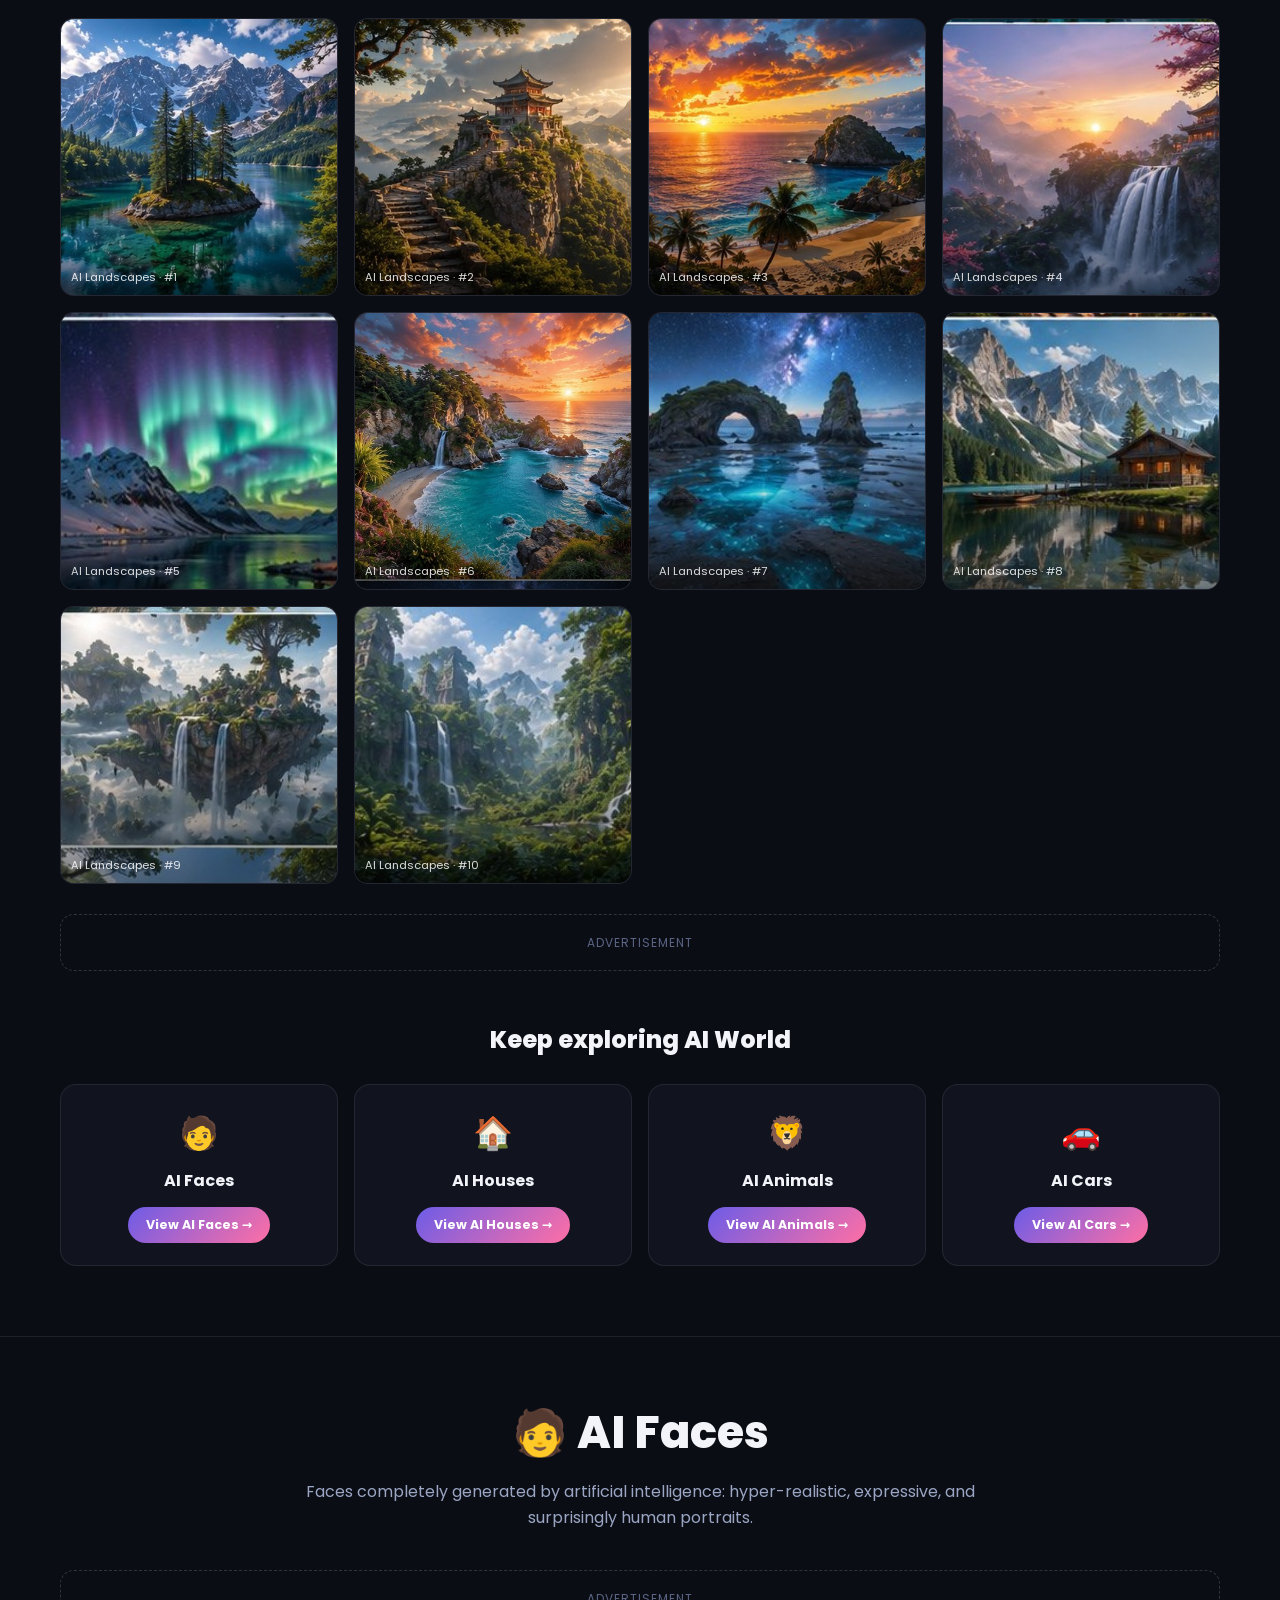
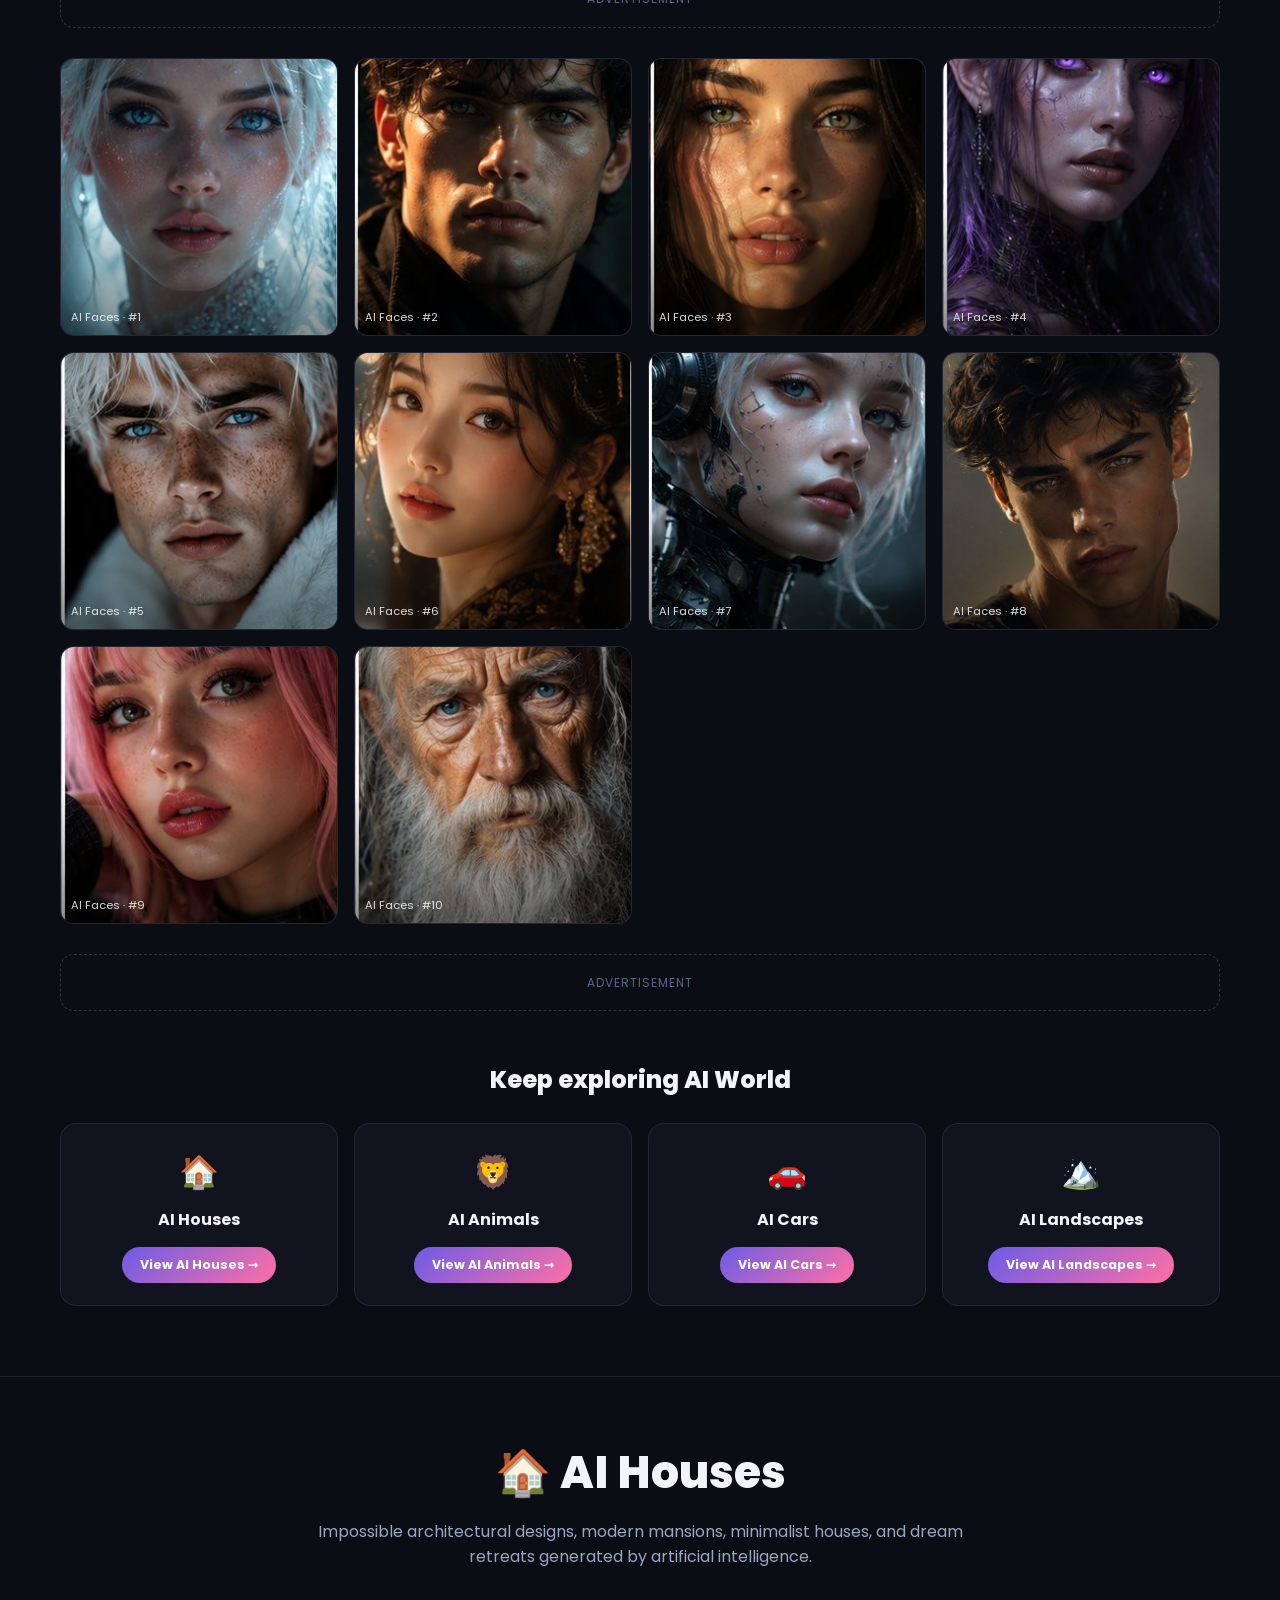
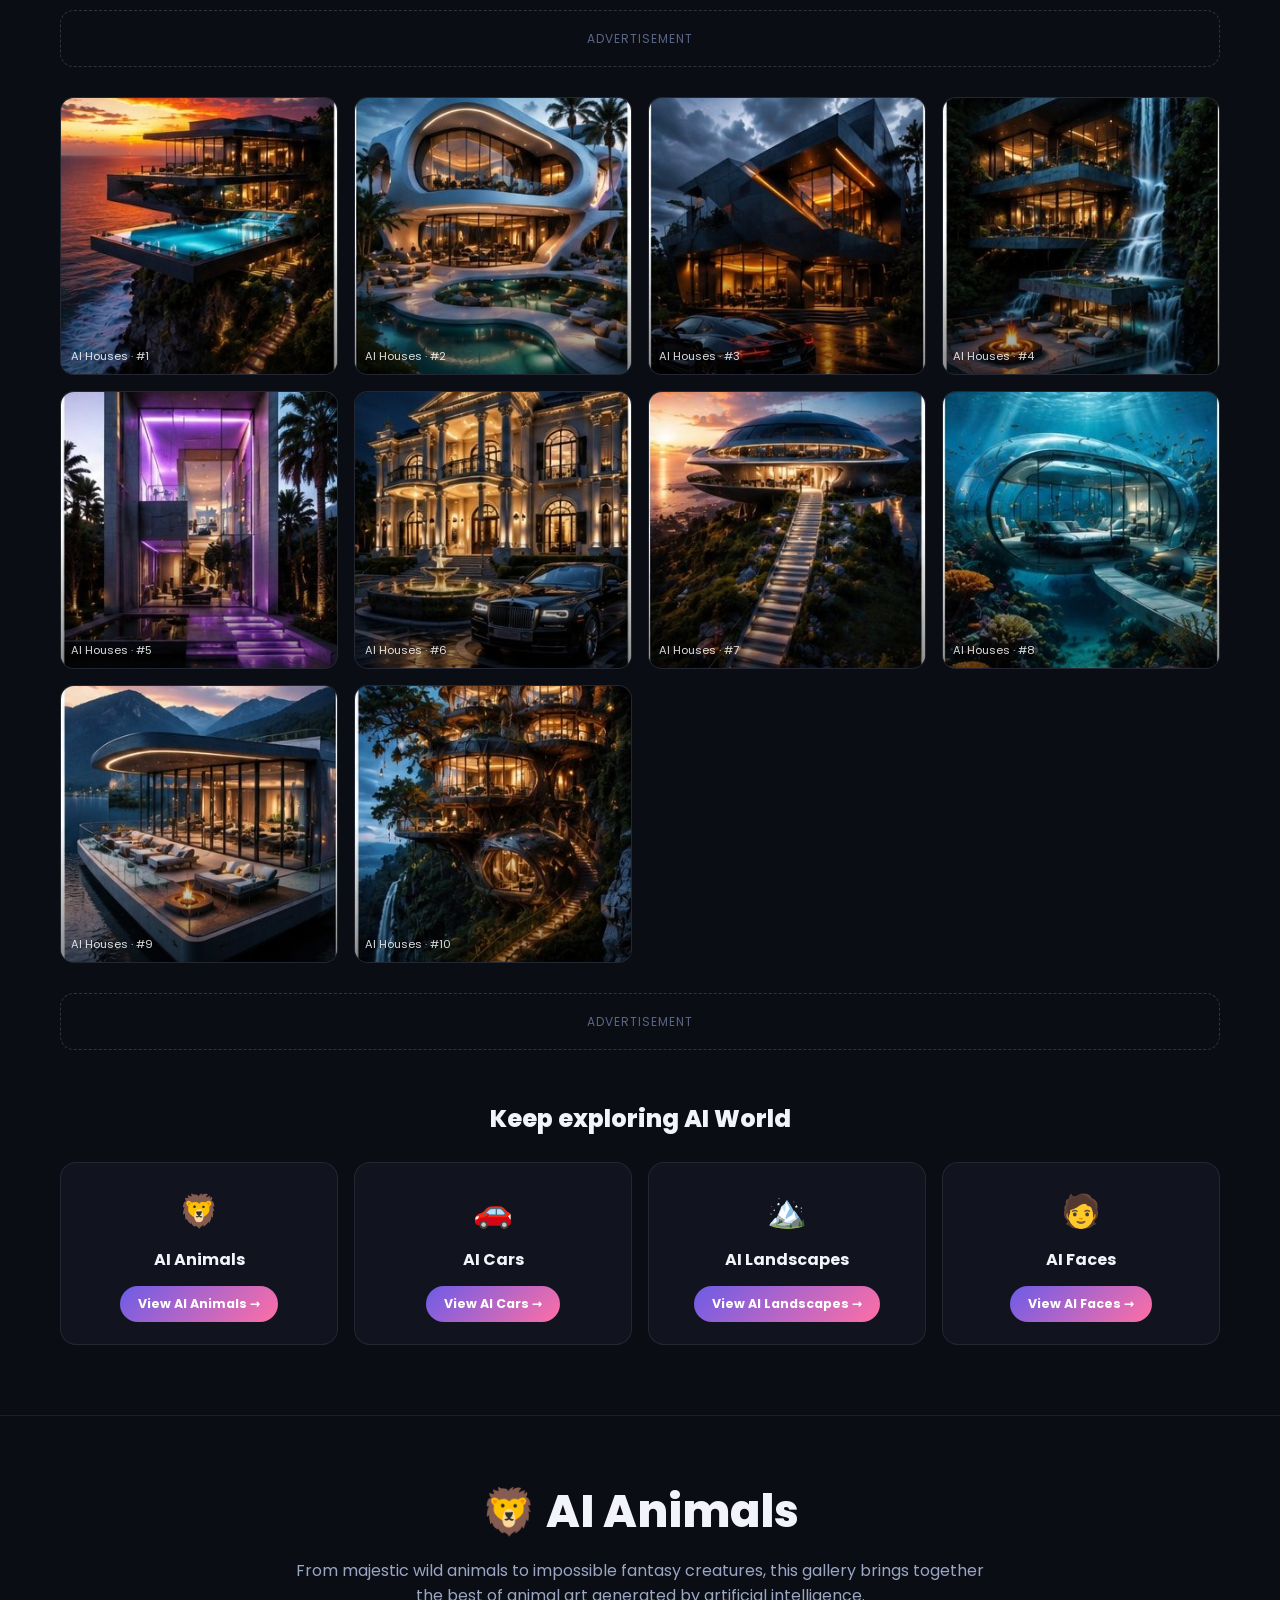
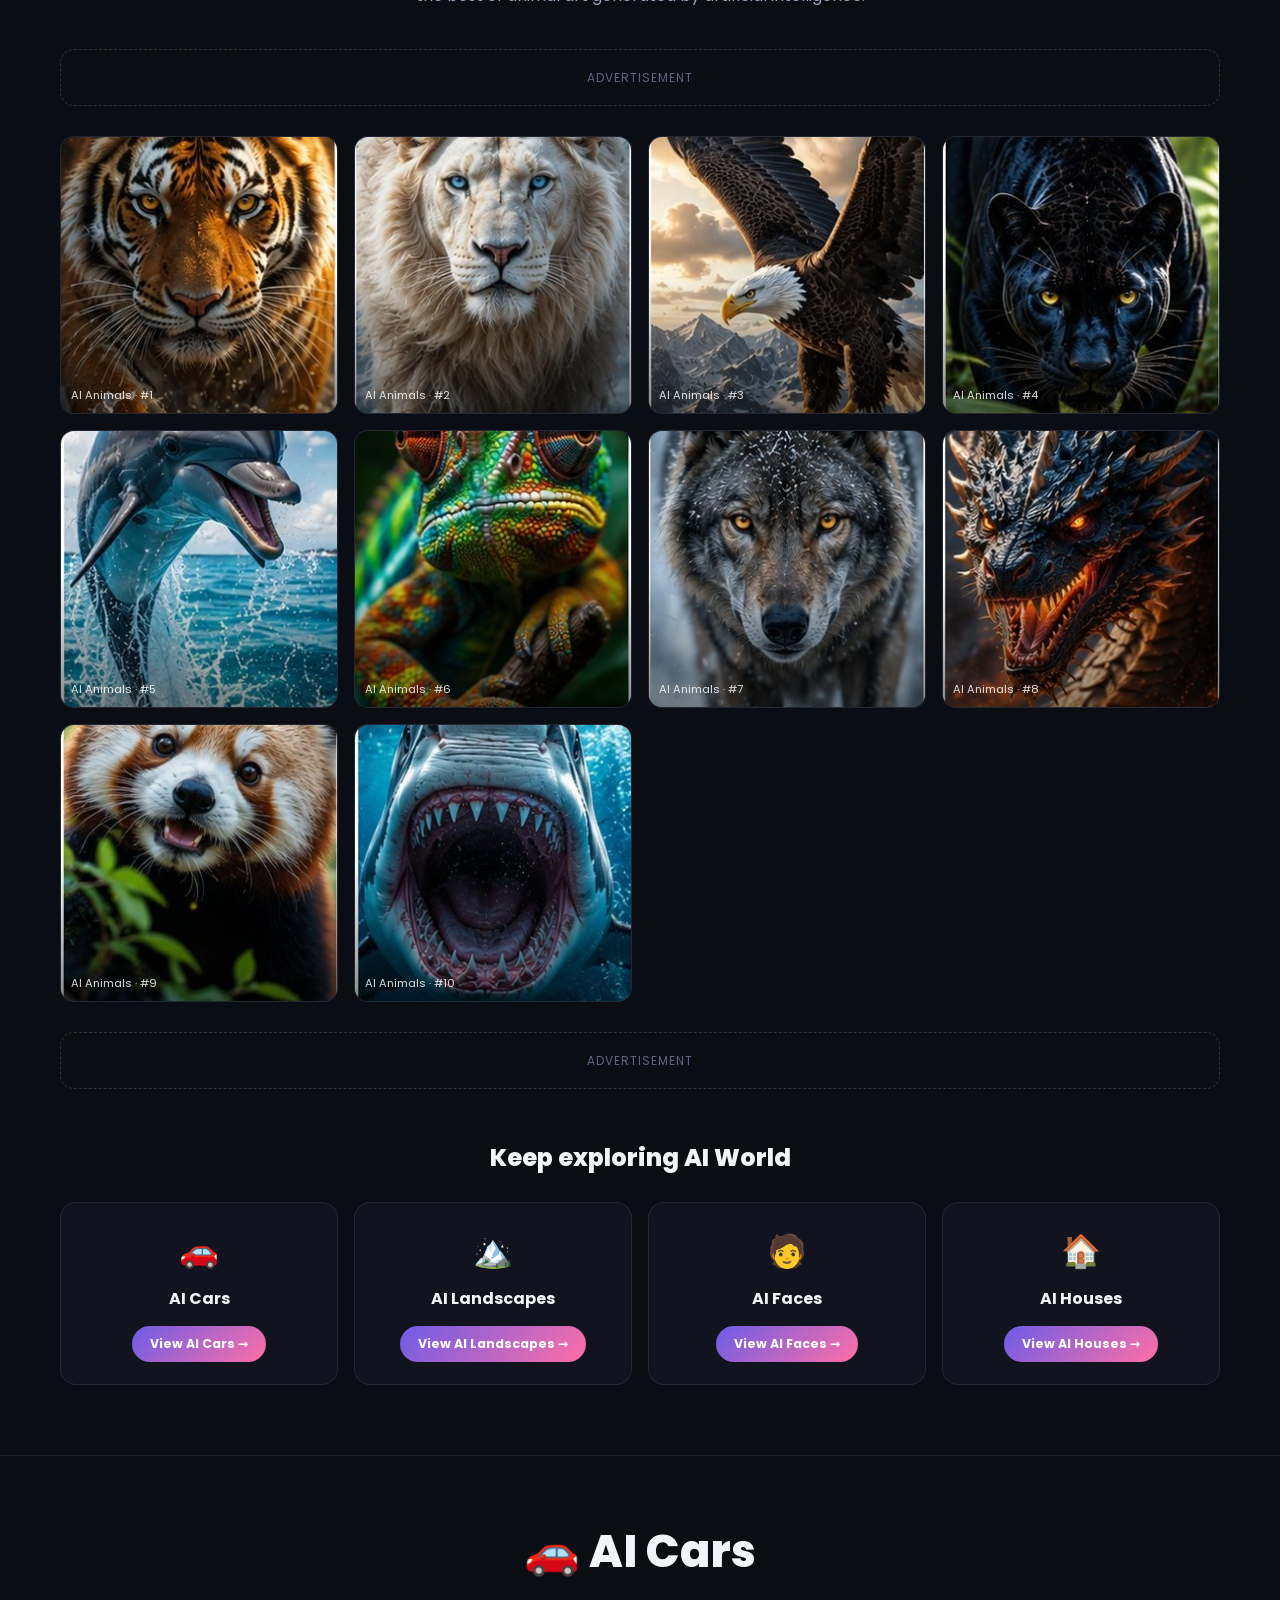
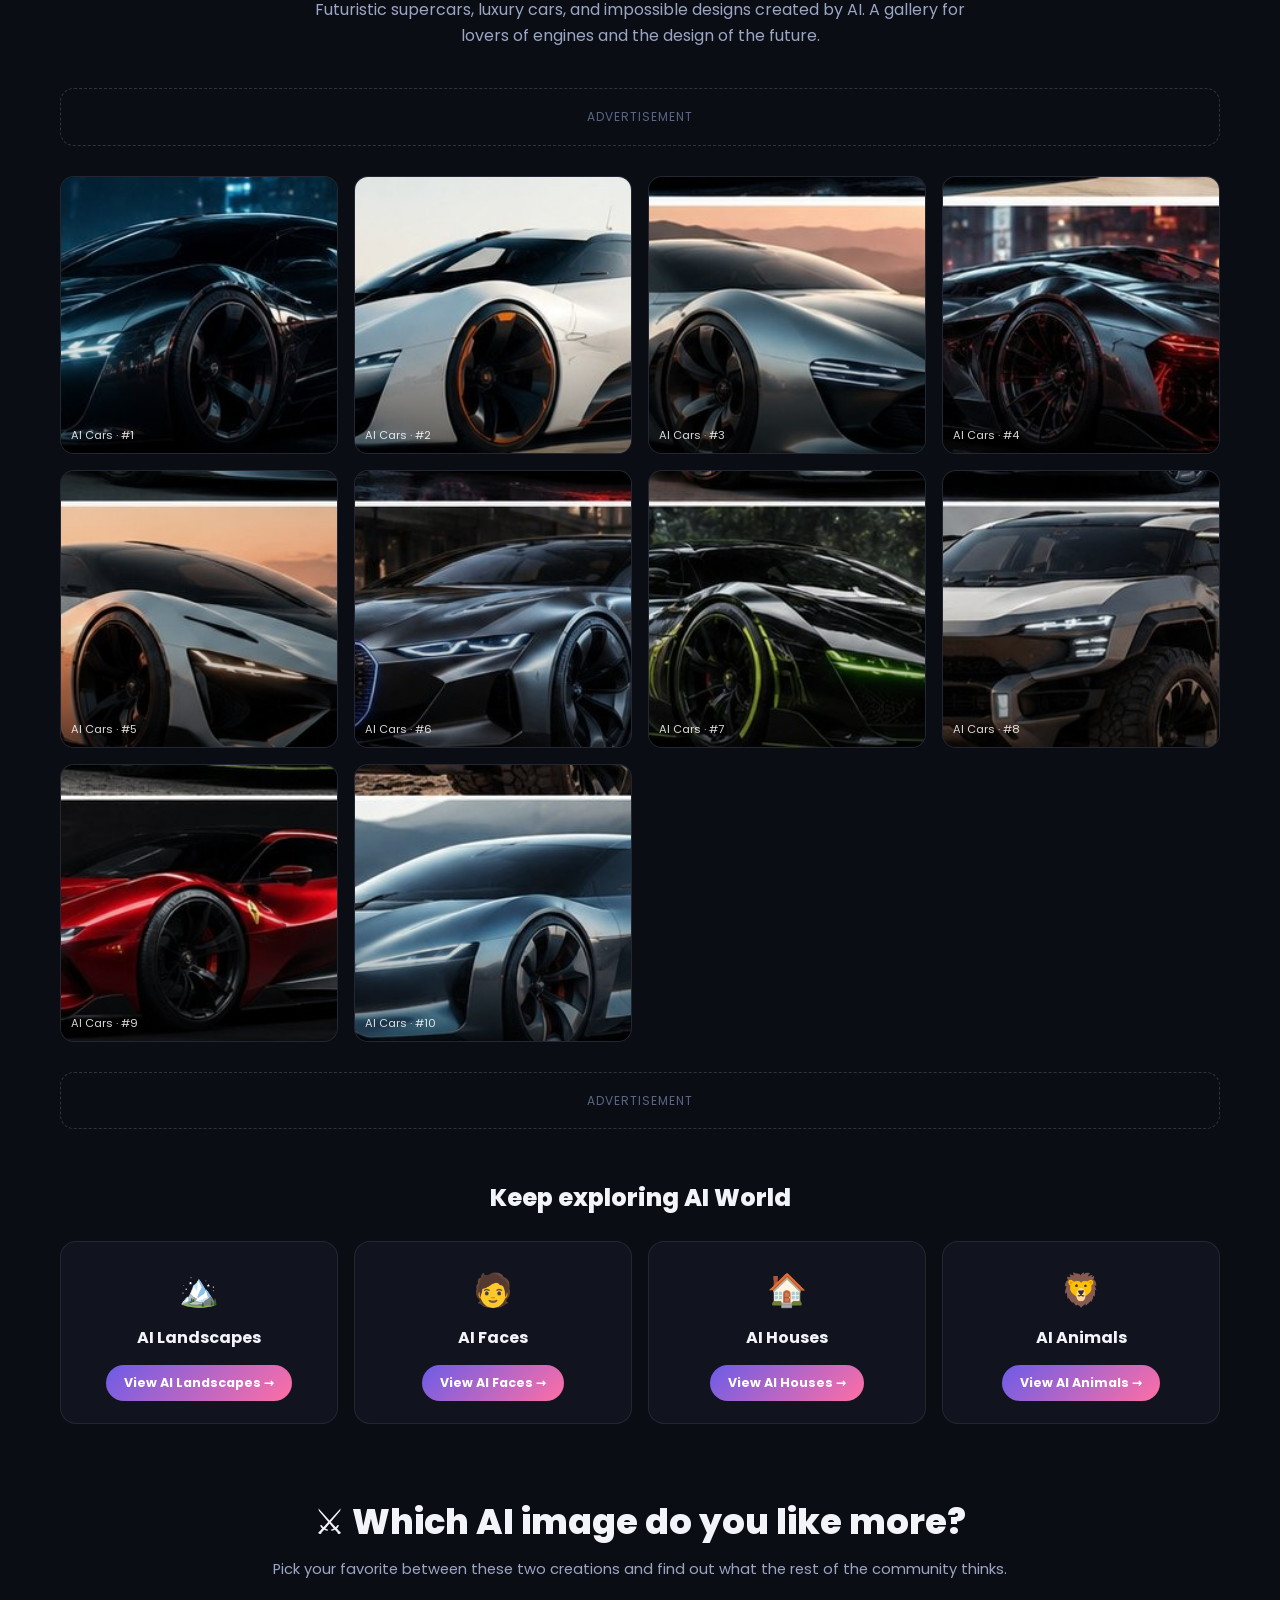
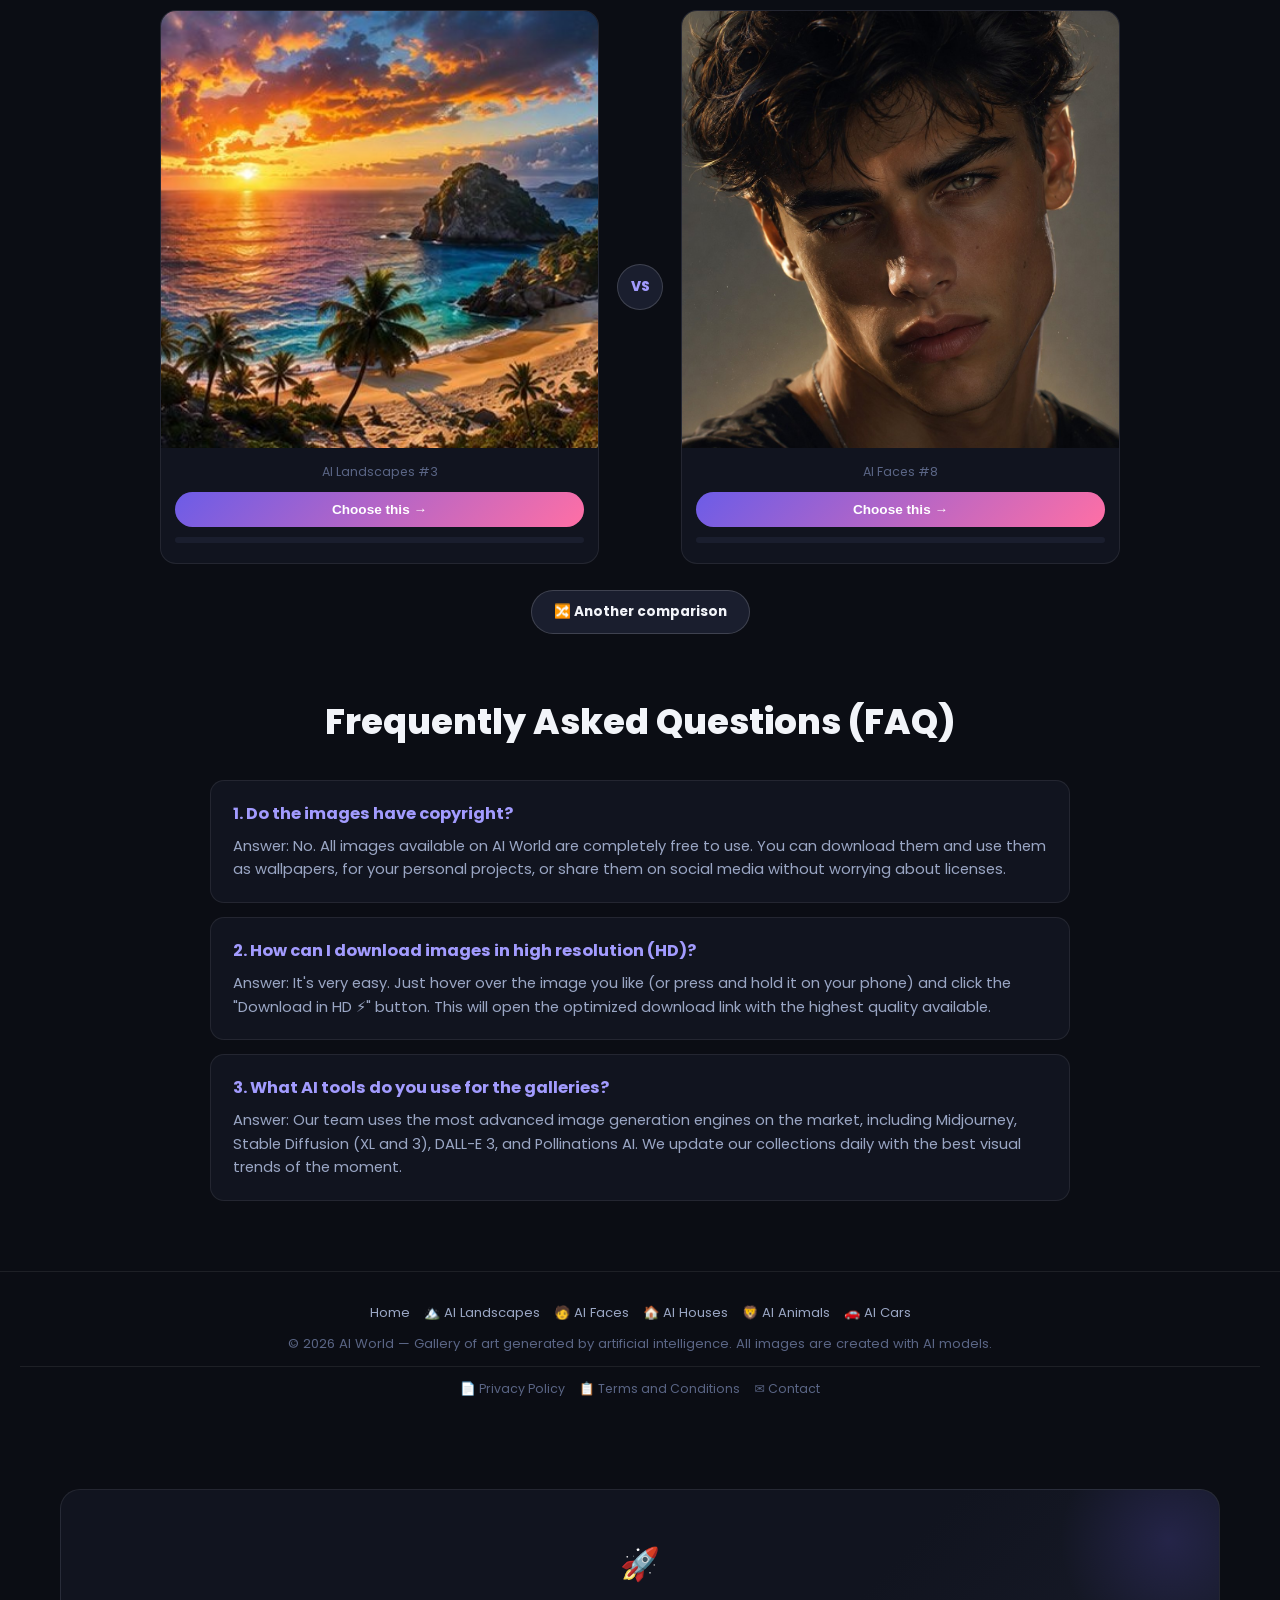
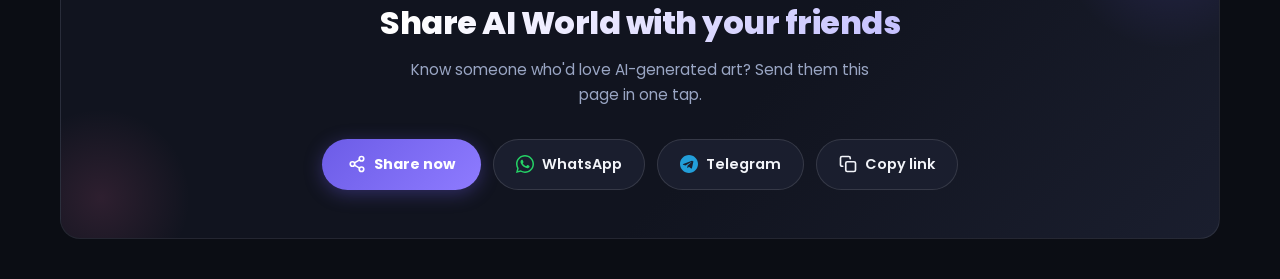
